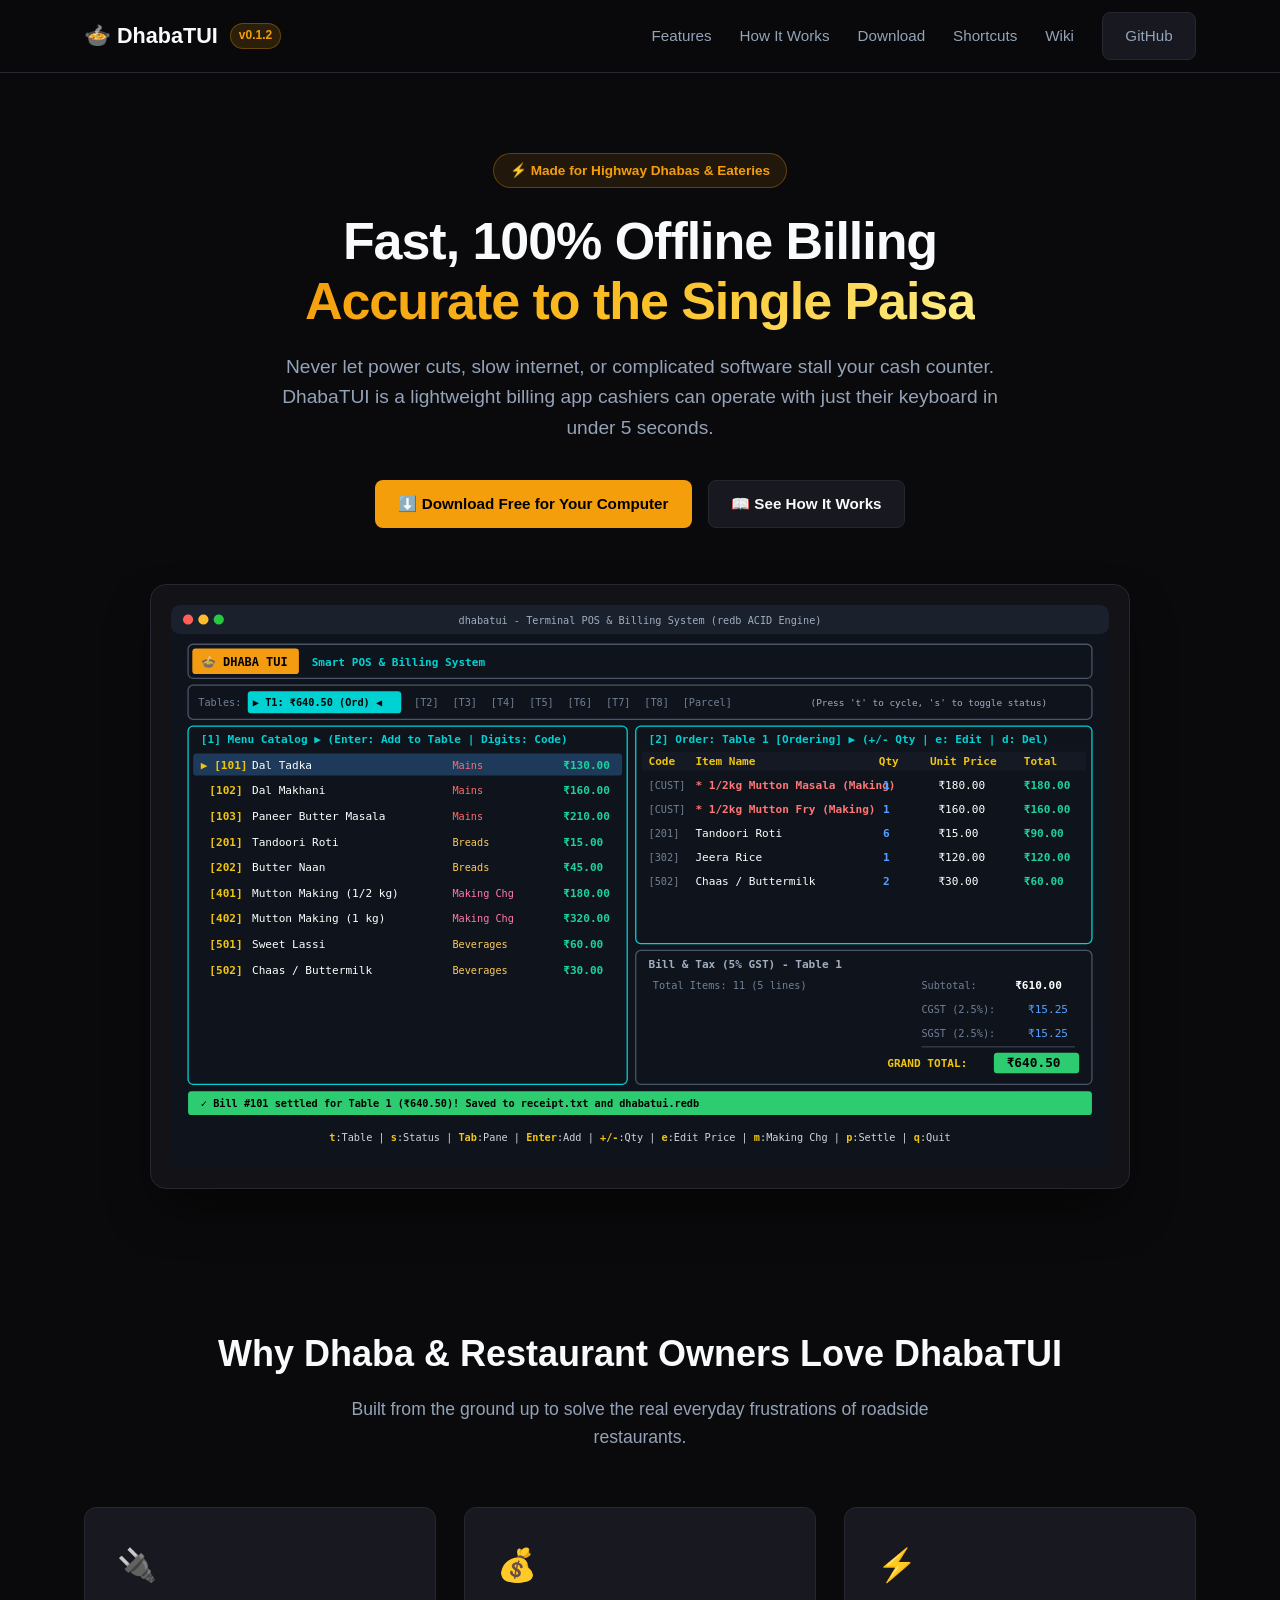
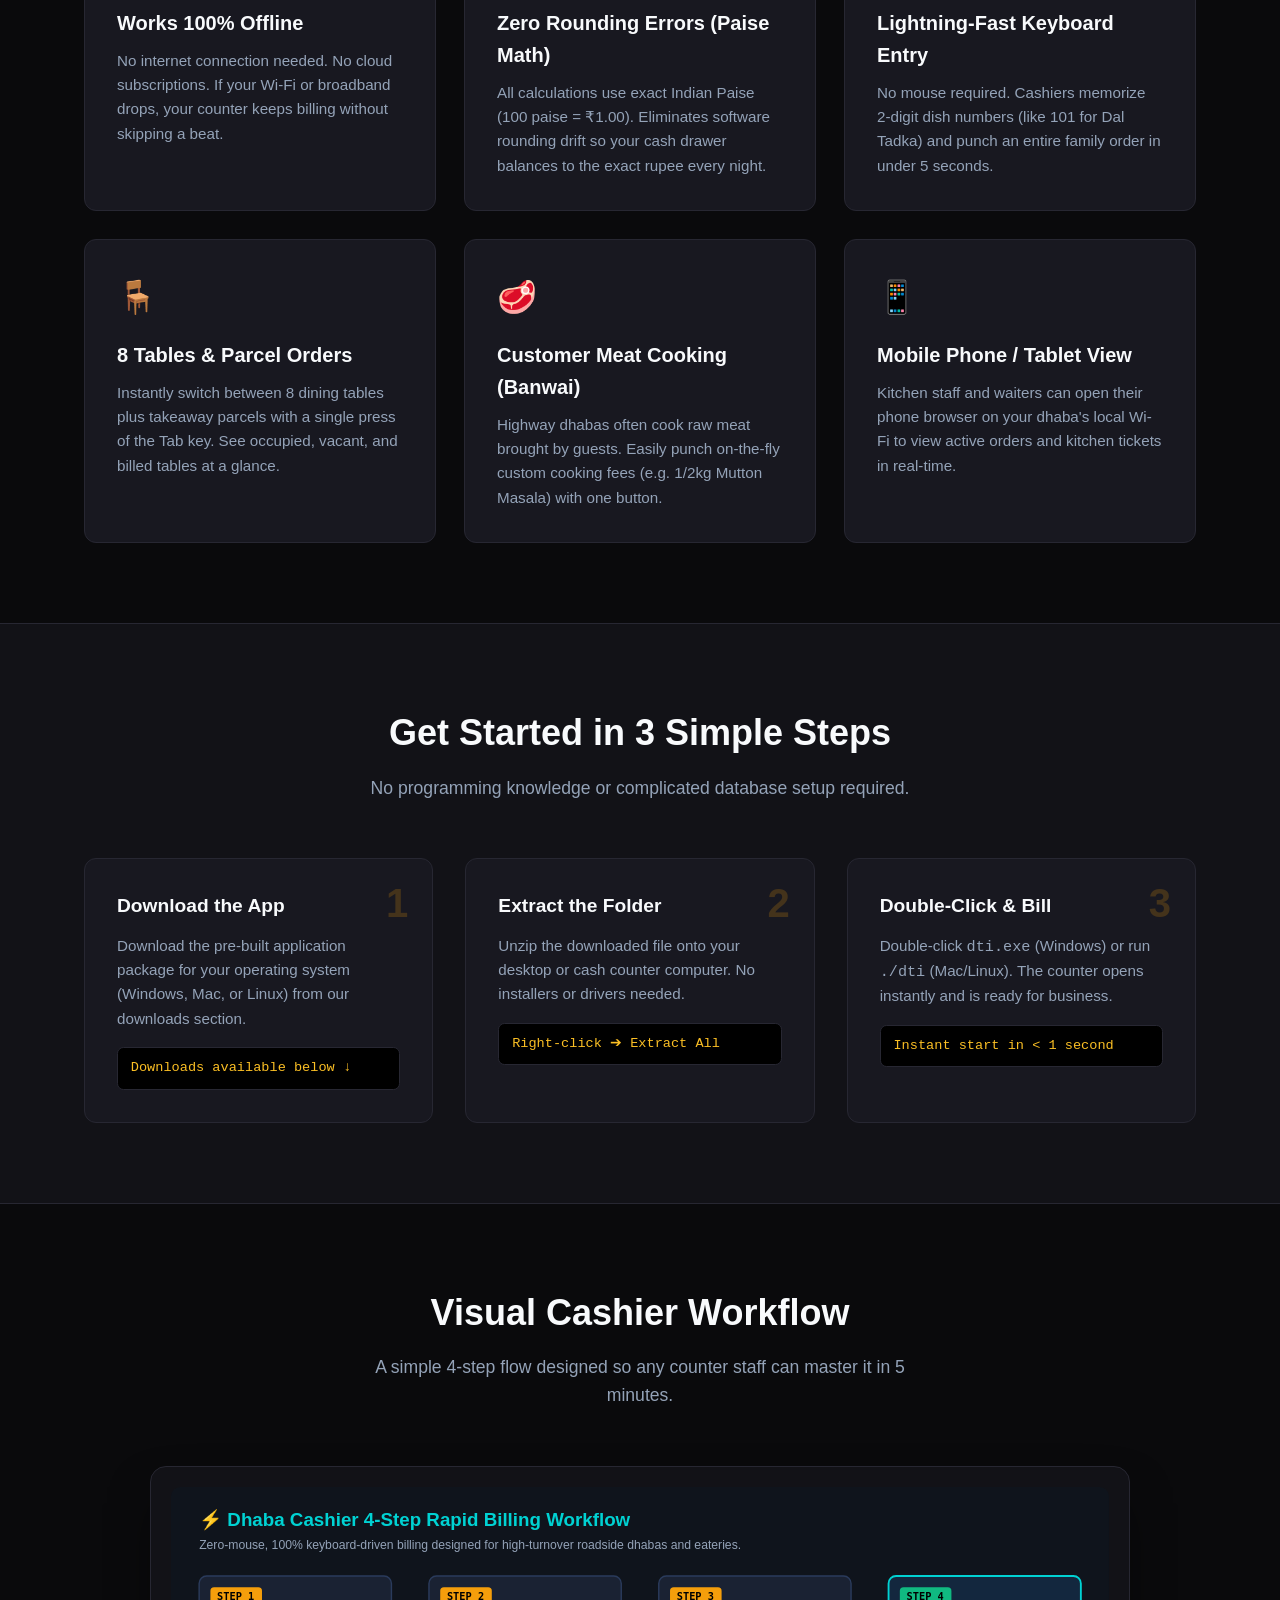
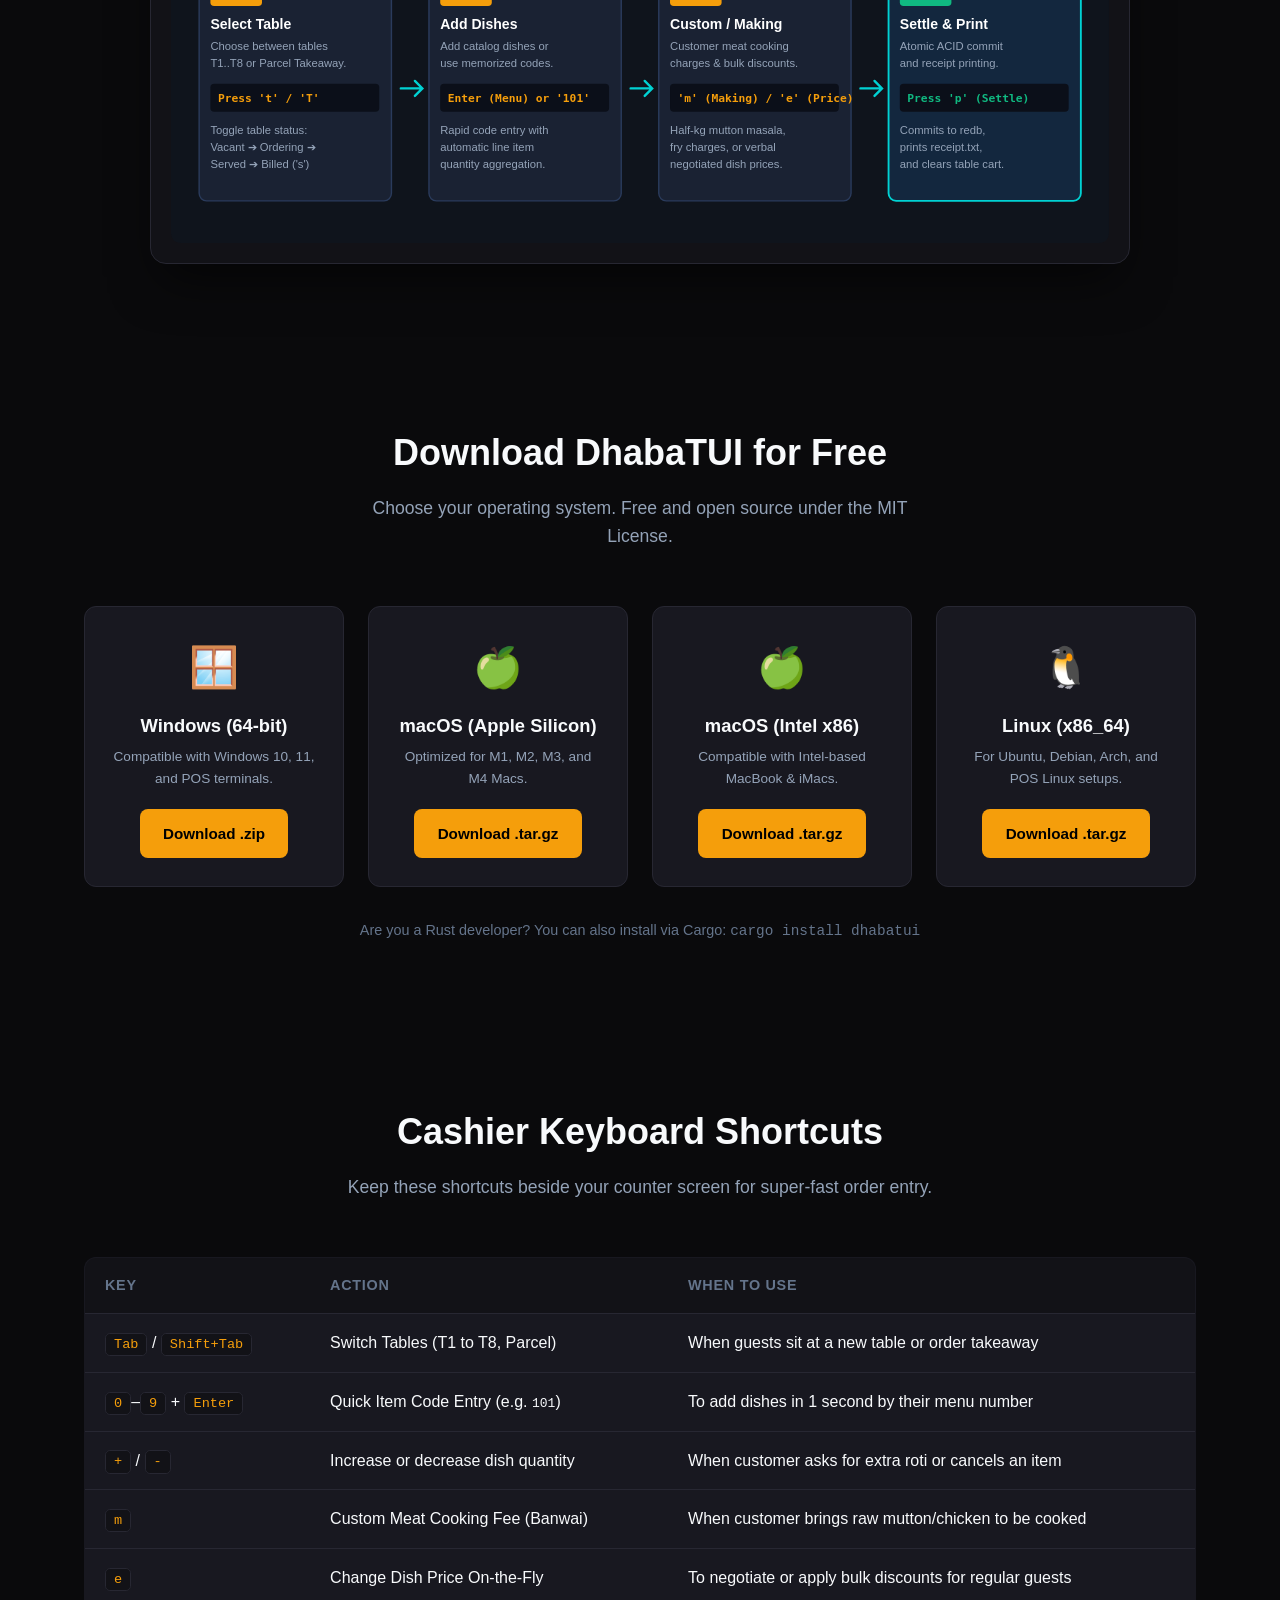
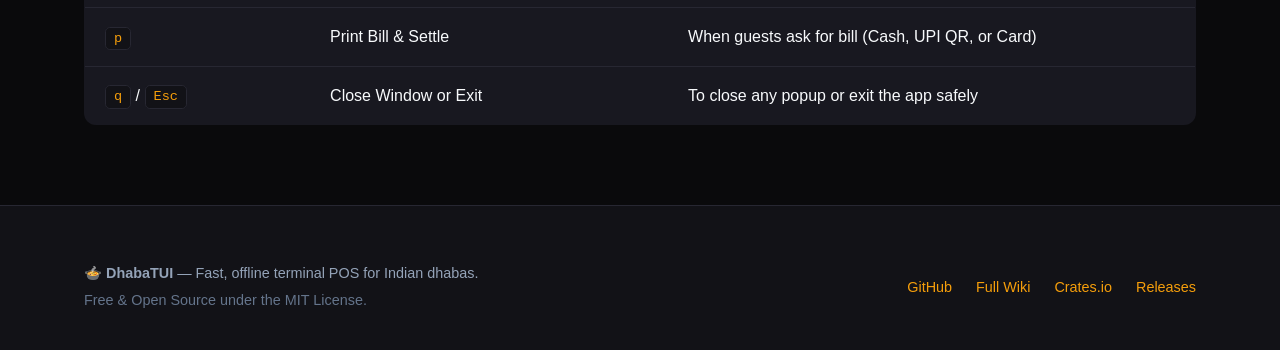
==== site/index.html @ 96e08362 "docs(pages): build user-friendly documentation website (GitHub Pages), simplify README for non-devel" ====
<!DOCTYPE html>
<html lang="en">
<head>
  <meta charset="UTF-8">
  <meta name="viewport" content="width=device-width, initial-scale=1.0">
  <title>DhabaTUI — Fast, 100% Offline POS & Billing for Indian Dhabas</title>
  <meta name="description" content="Simple, lightning-fast Terminal POS and billing software designed for Indian dhabas, tea stalls, and casual eateries. 100% offline, zero rounding errors.">
  <link rel="stylesheet" href="styles.css">
  <link rel="icon" href="data:image/svg+xml,<svg xmlns=%22http://www.w3.org/2000/svg%22 viewBox=%220 0 100 100%22><text y=%22.9em%22 font-size=%2290%22>🍲</text></svg>">
</head>
<body>

  <!-- Navigation -->
  <header>
    <div class="container">
      <nav>
        <div class="nav-brand">
          🍲 DhabaTUI <span class="badge">v0.1.2</span>
        </div>
        <ul class="nav-links">
          <li><a href="#features">Features</a></li>
          <li><a href="#how-it-works">How It Works</a></li>
          <li><a href="#downloads">Download</a></li>
          <li><a href="#shortcuts">Shortcuts</a></li>
          <li><a href="https://github.com/itsvrushabh/dhabatui/wiki" target="_blank" rel="noopener">Wiki</a></li>
          <li><a href="https://github.com/itsvrushabh/dhabatui" target="_blank" rel="noopener" class="btn btn-secondary">GitHub</a></li>
        </ul>
      </nav>
    </div>
  </header>

  <!-- Hero Section -->
  <section class="hero">
    <div class="container">
      <div class="hero-pill">⚡ Made for Highway Dhabas & Eateries</div>
      <h1>Fast, 100% Offline Billing <br><span class="gradient-text">Accurate to the Single Paisa</span></h1>
      <p class="lead">
        Never let power cuts, slow internet, or complicated software stall your cash counter.
        DhabaTUI is a lightweight billing app cashiers can operate with just their keyboard in under 5 seconds.
      </p>

      <div class="hero-actions">
        <a href="#downloads" class="btn btn-primary">⬇️ Download Free for Your Computer</a>
        <a href="#how-it-works" class="btn btn-secondary">📖 See How It Works</a>
      </div>

      <div class="hero-image-wrapper">
        <img src="assets/screenshot.svg" alt="DhabaTUI Live Terminal Interface Screenshot">
      </div>
    </div>
  </section>

  <!-- Key Benefits (Why Dhaba Owners Love It) -->
  <section class="section" id="features">
    <div class="container">
      <div class="section-title">
        <h2>Why Dhaba & Restaurant Owners Love DhabaTUI</h2>
        <p>Built from the ground up to solve the real everyday frustrations of roadside restaurants.</p>
      </div>

      <div class="features-grid">
        <div class="feature-card">
          <span class="feature-icon">🔌</span>
          <h3>Works 100% Offline</h3>
          <p>No internet connection needed. No cloud subscriptions. If your Wi-Fi or broadband drops, your counter keeps billing without skipping a beat.</p>
        </div>

        <div class="feature-card">
          <span class="feature-icon">💰</span>
          <h3>Zero Rounding Errors (Paise Math)</h3>
          <p>All calculations use exact Indian Paise (100 paise = ₹1.00). Eliminates software rounding drift so your cash drawer balances to the exact rupee every night.</p>
        </div>

        <div class="feature-card">
          <span class="feature-icon">⚡</span>
          <h3>Lightning-Fast Keyboard Entry</h3>
          <p>No mouse required. Cashiers memorize 2-digit dish numbers (like 101 for Dal Tadka) and punch an entire family order in under 5 seconds.</p>
        </div>

        <div class="feature-card">
          <span class="feature-icon">🪑</span>
          <h3>8 Tables & Parcel Orders</h3>
          <p>Instantly switch between 8 dining tables plus takeaway parcels with a single press of the Tab key. See occupied, vacant, and billed tables at a glance.</p>
        </div>

        <div class="feature-card">
          <span class="feature-icon">🥩</span>
          <h3>Customer Meat Cooking (Banwai)</h3>
          <p>Highway dhabas often cook raw meat brought by guests. Easily punch on-the-fly custom cooking fees (e.g. 1/2kg Mutton Masala) with one button.</p>
        </div>

        <div class="feature-card">
          <span class="feature-icon">📱</span>
          <h3>Mobile Phone / Tablet View</h3>
          <p>Kitchen staff and waiters can open their phone browser on your dhaba's local Wi-Fi to view active orders and kitchen tickets in real-time.</p>
        </div>
      </div>
    </div>
  </section>

  <!-- 3-Step Setup for Non-Developers -->
  <section class="section setup-section" id="how-it-works">
    <div class="container">
      <div class="section-title">
        <h2>Get Started in 3 Simple Steps</h2>
        <p>No programming knowledge or complicated database setup required.</p>
      </div>

      <div class="steps-grid">
        <div class="step-card">
          <div class="step-number">1</div>
          <h3>Download the App</h3>
          <p>Download the pre-built application package for your operating system (Windows, Mac, or Linux) from our downloads section.</p>
          <div class="code-box">Downloads available below ↓</div>
        </div>

        <div class="step-card">
          <div class="step-number">2</div>
          <h3>Extract the Folder</h3>
          <p>Unzip the downloaded file onto your desktop or cash counter computer. No installers or drivers needed.</p>
          <div class="code-box">Right-click ➔ Extract All</div>
        </div>

        <div class="step-card">
          <div class="step-number">3</div>
          <h3>Double-Click & Bill</h3>
          <p>Double-click <code>dti.exe</code> (Windows) or run <code>./dti</code> (Mac/Linux). The counter opens instantly and is ready for business.</p>
          <div class="code-box">Instant start in &lt; 1 second</div>
        </div>
      </div>
    </div>
  </section>

  <!-- Visual Cashier Flow -->
  <section class="section">
    <div class="container">
      <div class="section-title">
        <h2>Visual Cashier Workflow</h2>
        <p>A simple 4-step flow designed so any counter staff can master it in 5 minutes.</p>
      </div>

      <div class="hero-image-wrapper">
        <img src="assets/cashier_flow.svg" alt="Visual Cashier 4-Step Workflow">
      </div>
    </div>
  </section>

  <!-- Downloads Section -->
  <section class="section" id="downloads">
    <div class="container">
      <div class="section-title">
        <h2>Download DhabaTUI for Free</h2>
        <p>Choose your operating system. Free and open source under the MIT License.</p>
      </div>

      <div class="downloads-grid">
        <div class="download-card">
          <div class="download-os-icon">🪟</div>
          <h3>Windows (64-bit)</h3>
          <p>Compatible with Windows 10, 11, and POS terminals.</p>
          <a href="https://github.com/itsvrushabh/dhabatui/releases/latest" class="btn btn-primary" target="_blank" rel="noopener">Download .zip</a>
        </div>

        <div class="download-card">
          <div class="download-os-icon">🍏</div>
          <h3>macOS (Apple Silicon)</h3>
          <p>Optimized for M1, M2, M3, and M4 Macs.</p>
          <a href="https://github.com/itsvrushabh/dhabatui/releases/latest" class="btn btn-primary" target="_blank" rel="noopener">Download .tar.gz</a>
        </div>

        <div class="download-card">
          <div class="download-os-icon">🍏</div>
          <h3>macOS (Intel x86)</h3>
          <p>Compatible with Intel-based MacBook & iMacs.</p>
          <a href="https://github.com/itsvrushabh/dhabatui/releases/latest" class="btn btn-primary" target="_blank" rel="noopener">Download .tar.gz</a>
        </div>

        <div class="download-card">
          <div class="download-os-icon">🐧</div>
          <h3>Linux (x86_64)</h3>
          <p>For Ubuntu, Debian, Arch, and POS Linux setups.</p>
          <a href="https://github.com/itsvrushabh/dhabatui/releases/latest" class="btn btn-primary" target="_blank" rel="noopener">Download .tar.gz</a>
        </div>
      </div>

      <div style="text-align: center; margin-top: 2rem;">
        <p style="color: var(--text-muted); font-size: 0.9rem;">
          Are you a Rust developer? You can also install via Cargo: <code>cargo install dhabatui</code>
        </p>
      </div>
    </div>
  </section>

  <!-- Keyboard Shortcuts Cheat Sheet -->
  <section class="section" id="shortcuts">
    <div class="container">
      <div class="section-title">
        <h2>Cashier Keyboard Shortcuts</h2>
        <p>Keep these shortcuts beside your counter screen for super-fast order entry.</p>
      </div>

      <table class="shortcuts-table">
        <thead>
          <tr>
            <th>Key</th>
            <th>Action</th>
            <th>When to Use</th>
          </tr>
        </thead>
        <tbody>
          <tr>
            <td><kbd>Tab</kbd> / <kbd>Shift+Tab</kbd></td>
            <td>Switch Tables (T1 to T8, Parcel)</td>
            <td>When guests sit at a new table or order takeaway</td>
          </tr>
          <tr>
            <td><kbd>0</kbd>–<kbd>9</kbd> + <kbd>Enter</kbd></td>
            <td>Quick Item Code Entry (e.g. <code>101</code>)</td>
            <td>To add dishes in 1 second by their menu number</td>
          </tr>
          <tr>
            <td><kbd>+</kbd> / <kbd>-</kbd></td>
            <td>Increase or decrease dish quantity</td>
            <td>When customer asks for extra roti or cancels an item</td>
          </tr>
          <tr>
            <td><kbd>m</kbd></td>
            <td>Custom Meat Cooking Fee (Banwai)</td>
            <td>When customer brings raw mutton/chicken to be cooked</td>
          </tr>
          <tr>
            <td><kbd>e</kbd></td>
            <td>Change Dish Price On-the-Fly</td>
            <td>To negotiate or apply bulk discounts for regular guests</td>
          </tr>
          <tr>
            <td><kbd>p</kbd></td>
            <td>Print Bill & Settle</td>
            <td>When guests ask for bill (Cash, UPI QR, or Card)</td>
          </tr>
          <tr>
            <td><kbd>q</kbd> / <kbd>Esc</kbd></td>
            <td>Close Window or Exit</td>
            <td>To close any popup or exit the app safely</td>
          </tr>
        </tbody>
      </table>
    </div>
  </section>

  <!-- Footer -->
  <footer>
    <div class="container">
      <div class="footer-content">
        <div>
          <strong>🍲 DhabaTUI</strong> — Fast, offline terminal POS for Indian dhabas.
          <p style="color: var(--text-muted); margin-top: 0.25rem;">Free & Open Source under the MIT License.</p>
        </div>
        <div style="display: flex; gap: 1.5rem;">
          <a href="https://github.com/itsvrushabh/dhabatui" target="_blank" rel="noopener">GitHub</a>
          <a href="https://github.com/itsvrushabh/dhabatui/wiki" target="_blank" rel="noopener">Full Wiki</a>
          <a href="https://crates.io/crates/dhabatui" target="_blank" rel="noopener">Crates.io</a>
          <a href="https://github.com/itsvrushabh/dhabatui/releases" target="_blank" rel="noopener">Releases</a>
        </div>
      </div>
    </div>
  </footer>

</body>
</html>
---- site/styles.css ----
/* DhabaTUI Modern Website Stylesheet */
:root {
  --bg-primary: #0a0a0c;
  --bg-secondary: #121217;
  --bg-card: #181820;
  --bg-card-hover: #22222d;
  --border-color: #272732;
  --border-accent: #f59e0b;
  --text-primary: #f8fafc;
  --text-secondary: #94a3b8;
  --text-muted: #64748b;
  --accent-amber: #f59e0b;
  --accent-amber-light: #fbbf24;
  --accent-green: #10b981;
  --accent-blue: #3b82f6;
  --font-family: -apple-system, BlinkMacSystemFont, "Segoe UI", Roboto, Helvetica, Arial, sans-serif;
  --font-mono: ui-monospace, SFMono-Regular, Menlo, Monaco, Consolas, monospace;
}

* {
  box-sizing: border-box;
  margin: 0;
  padding: 0;
}

body {
  font-family: var(--font-family);
  background-color: var(--bg-primary);
  color: var(--text-primary);
  line-height: 1.6;
  overflow-x: hidden;
}

a {
  color: var(--accent-amber);
  text-decoration: none;
  transition: color 0.2s ease;
}

a:hover {
  color: var(--accent-amber-light);
}

.container {
  max-width: 1160px;
  margin: 0 auto;
  padding: 0 1.5rem;
}

/* Header & Navigation */
header {
  position: sticky;
  top: 0;
  z-index: 100;
  backdrop-filter: blur(12px);
  background-color: rgba(10, 10, 12, 0.85);
  border-bottom: 1px solid var(--border-color);
}

nav {
  display: flex;
  justify-content: space-between;
  align-items: center;
  height: 4.5rem;
}

.nav-brand {
  display: flex;
  align-items: center;
  gap: 0.75rem;
  font-size: 1.35rem;
  font-weight: 800;
  color: var(--text-primary);
}

.nav-brand span.badge {
  font-size: 0.75rem;
  font-weight: 600;
  background: rgba(245, 158, 11, 0.15);
  color: var(--accent-amber);
  border: 1px solid rgba(245, 158, 11, 0.3);
  padding: 0.15rem 0.5rem;
  border-radius: 9999px;
}

.nav-links {
  display: flex;
  align-items: center;
  gap: 1.75rem;
  list-style: none;
}

.nav-links a {
  color: var(--text-secondary);
  font-size: 0.95rem;
  font-weight: 500;
}

.nav-links a:hover {
  color: var(--text-primary);
}

.btn {
  display: inline-flex;
  align-items: center;
  justify-content: center;
  gap: 0.5rem;
  font-weight: 600;
  font-size: 0.95rem;
  padding: 0.7rem 1.4rem;
  border-radius: 0.5rem;
  transition: all 0.2s ease;
  cursor: pointer;
  border: 1px solid transparent;
}

.btn-primary {
  background: var(--accent-amber);
  color: #000;
}

.btn-primary:hover {
  background: var(--accent-amber-light);
  color: #000;
  transform: translateY(-1px);
}

.btn-secondary {
  background: var(--bg-card);
  color: var(--text-primary);
  border-color: var(--border-color);
}

.btn-secondary:hover {
  background: var(--bg-card-hover);
  border-color: var(--text-secondary);
  transform: translateY(-1px);
}

/* Hero Section */
.hero {
  padding: 5rem 0 3.5rem;
  text-align: center;
}

.hero-pill {
  display: inline-flex;
  align-items: center;
  gap: 0.5rem;
  background: rgba(245, 158, 11, 0.1);
  border: 1px solid rgba(245, 158, 11, 0.3);
  color: var(--accent-amber);
  padding: 0.35rem 1rem;
  border-radius: 9999px;
  font-size: 0.85rem;
  font-weight: 600;
  margin-bottom: 1.5rem;
}

.hero h1 {
  font-size: 3.25rem;
  font-weight: 800;
  line-height: 1.15;
  margin-bottom: 1.25rem;
  letter-spacing: -0.02em;
}

.hero h1 span.gradient-text {
  background: linear-gradient(135deg, #f59e0b 0%, #fbbf24 50%, #fef08a 100%);
  -webkit-background-clip: text;
  -webkit-text-fill-color: transparent;
}

.hero p.lead {
  font-size: 1.2rem;
  color: var(--text-secondary);
  max-width: 720px;
  margin: 0 auto 2.25rem;
}

.hero-actions {
  display: flex;
  justify-content: center;
  gap: 1rem;
  margin-bottom: 3.5rem;
  flex-wrap: wrap;
}

.hero-image-wrapper {
  background: var(--bg-secondary);
  border: 1px solid var(--border-color);
  border-radius: 1rem;
  padding: 1.25rem;
  box-shadow: 0 25px 50px -12px rgba(0, 0, 0, 0.6);
  max-width: 980px;
  margin: 0 auto;
}

.hero-image-wrapper img {
  width: 100%;
  height: auto;
  border-radius: 0.5rem;
  display: block;
}

/* Value Props Grid */
.section {
  padding: 5rem 0;
}

.section-title {
  text-align: center;
  margin-bottom: 3.5rem;
}

.section-title h2 {
  font-size: 2.25rem;
  font-weight: 700;
  margin-bottom: 0.75rem;
}

.section-title p {
  color: var(--text-secondary);
  font-size: 1.1rem;
  max-width: 600px;
  margin: 0 auto;
}

.features-grid {
  display: grid;
  grid-template-columns: repeat(auto-fit, minmax(320px, 1fr));
  gap: 1.75rem;
}

.feature-card {
  background: var(--bg-card);
  border: 1px solid var(--border-color);
  border-radius: 0.75rem;
  padding: 2rem;
  transition: all 0.2s ease;
}

.feature-card:hover {
  background: var(--bg-card-hover);
  border-color: rgba(245, 158, 11, 0.4);
  transform: translateY(-2px);
}

.feature-icon {
  font-size: 2rem;
  margin-bottom: 1rem;
  display: inline-block;
}

.feature-card h3 {
  font-size: 1.25rem;
  margin-bottom: 0.6rem;
  font-weight: 600;
}

.feature-card p {
  color: var(--text-secondary);
  font-size: 0.95rem;
}

/* 3-Step Setup */
.setup-section {
  background: var(--bg-secondary);
  border-top: 1px solid var(--border-color);
  border-bottom: 1px solid var(--border-color);
}

.steps-grid {
  display: grid;
  grid-template-columns: repeat(auto-fit, minmax(280px, 1fr));
  gap: 2rem;
}

.step-card {
  background: var(--bg-card);
  border: 1px solid var(--border-color);
  border-radius: 0.75rem;
  padding: 2rem;
  position: relative;
}

.step-number {
  position: absolute;
  top: 1.5rem;
  right: 1.5rem;
  font-size: 2.5rem;
  font-weight: 900;
  color: rgba(245, 158, 11, 0.2);
  line-height: 1;
}

.step-card h3 {
  font-size: 1.2rem;
  margin-bottom: 0.75rem;
  font-weight: 700;
}

.step-card p {
  color: var(--text-secondary);
  font-size: 0.95rem;
  margin-bottom: 1rem;
}

.code-box {
  background: #000;
  border: 1px solid var(--border-color);
  border-radius: 0.4rem;
  padding: 0.6rem 0.8rem;
  font-family: var(--font-mono);
  font-size: 0.85rem;
  color: var(--accent-amber-light);
  overflow-x: auto;
}

/* Download Section */
.downloads-grid {
  display: grid;
  grid-template-columns: repeat(auto-fit, minmax(240px, 1fr));
  gap: 1.5rem;
}

.download-card {
  background: var(--bg-card);
  border: 1px solid var(--border-color);
  border-radius: 0.75rem;
  padding: 1.75rem;
  text-align: center;
  transition: all 0.2s ease;
}

.download-card:hover {
  border-color: var(--accent-amber);
  transform: translateY(-2px);
}

.download-os-icon {
  font-size: 2.5rem;
  margin-bottom: 0.75rem;
}

.download-card h3 {
  font-size: 1.15rem;
  margin-bottom: 0.35rem;
}

.download-card p {
  color: var(--text-secondary);
  font-size: 0.85rem;
  margin-bottom: 1.25rem;
}

/* Keyboard Cheat Sheet */
.shortcuts-table {
  width: 100%;
  border-collapse: collapse;
  background: var(--bg-card);
  border: 1px solid var(--border-color);
  border-radius: 0.75rem;
  overflow: hidden;
}

.shortcuts-table th,
.shortcuts-table td {
  padding: 1rem 1.25rem;
  text-align: left;
  border-bottom: 1px solid var(--border-color);
}

.shortcuts-table th {
  background: var(--bg-secondary);
  font-size: 0.9rem;
  text-transform: uppercase;
  letter-spacing: 0.05em;
  color: var(--text-muted);
}

kbd {
  background: var(--bg-secondary);
  border: 1px solid var(--border-color);
  border-radius: 0.3rem;
  padding: 0.2rem 0.5rem;
  font-family: var(--font-mono);
  font-size: 0.85rem;
  color: var(--accent-amber);
}

/* Footer */
footer {
  background: var(--bg-secondary);
  border-top: 1px solid var(--border-color);
  padding: 3.5rem 0 2.5rem;
  color: var(--text-secondary);
  font-size: 0.9rem;
}

.footer-content {
  display: flex;
  justify-content: space-between;
  align-items: center;
  flex-wrap: wrap;
  gap: 1.5rem;
}

/* Responsive */
@media (max-width: 768px) {
  .hero h1 {
    font-size: 2.25rem;
  }
  .nav-links {
    display: none;
  }
}
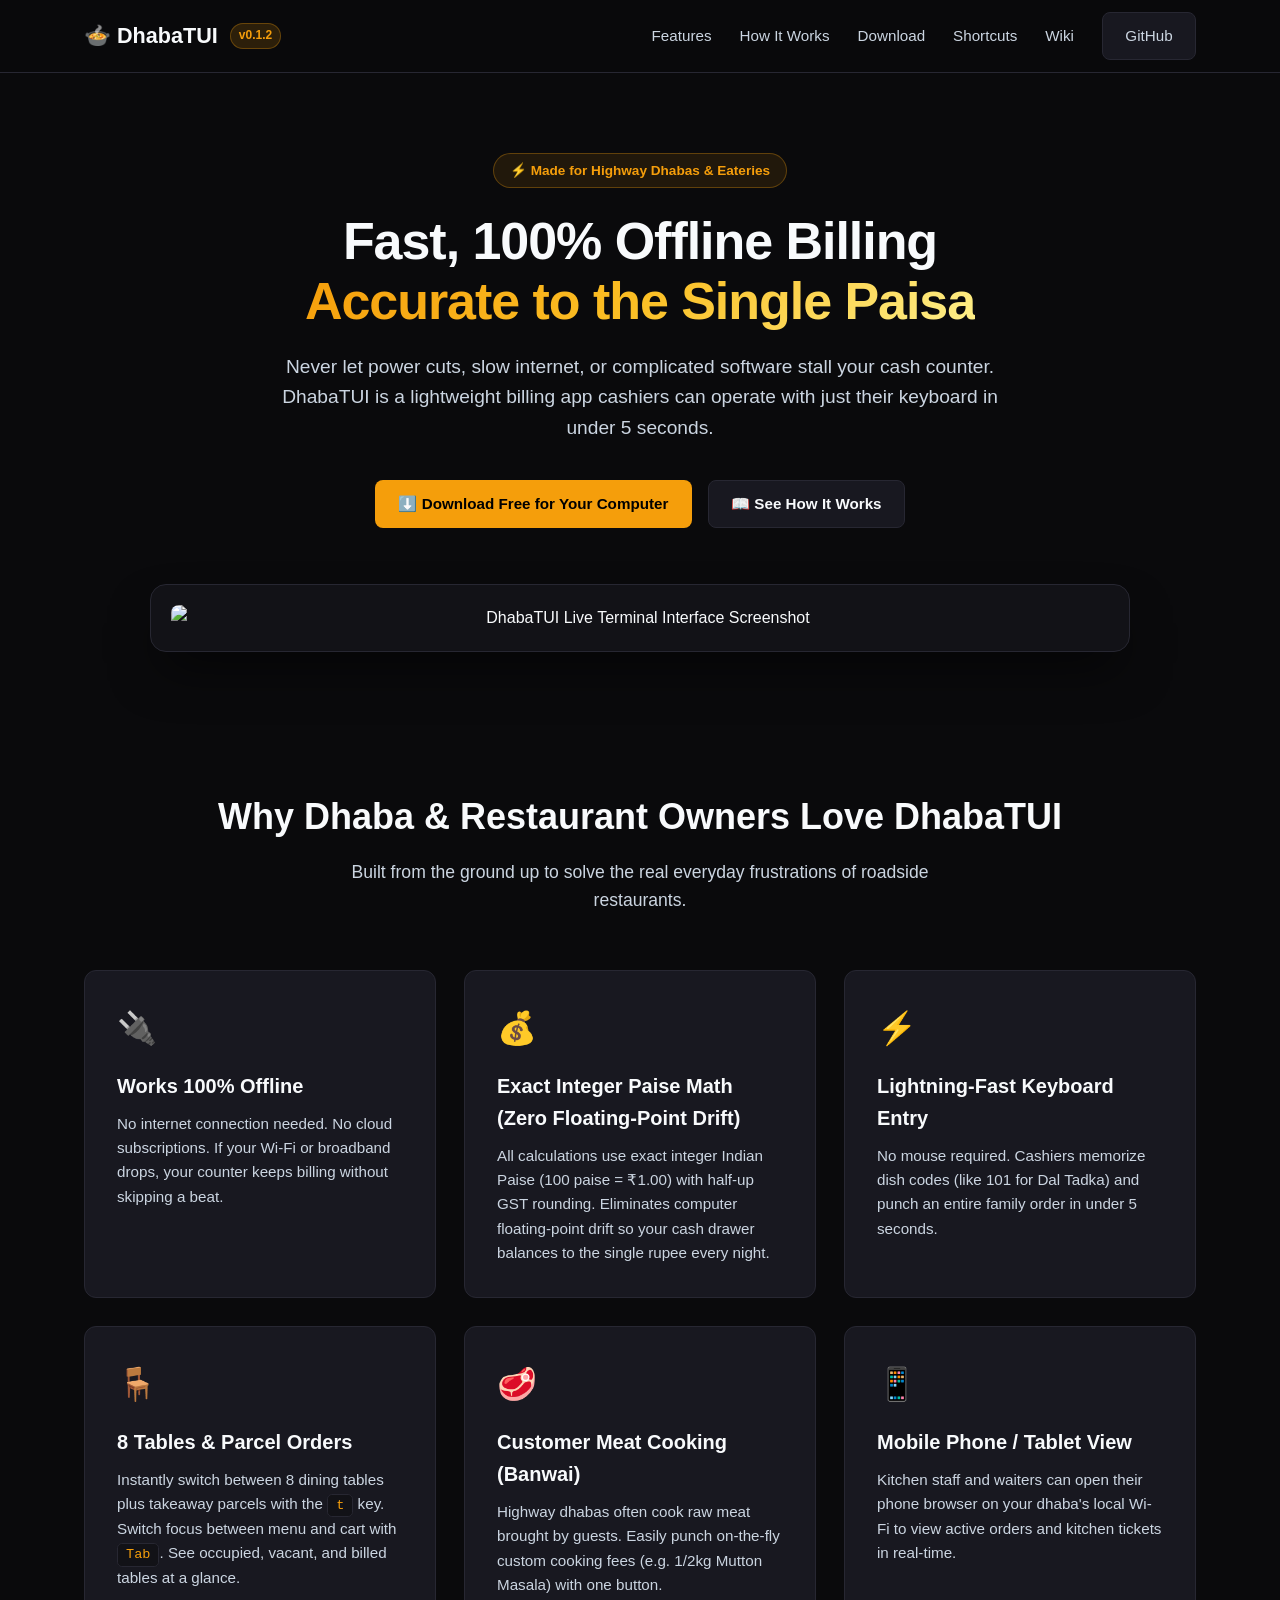
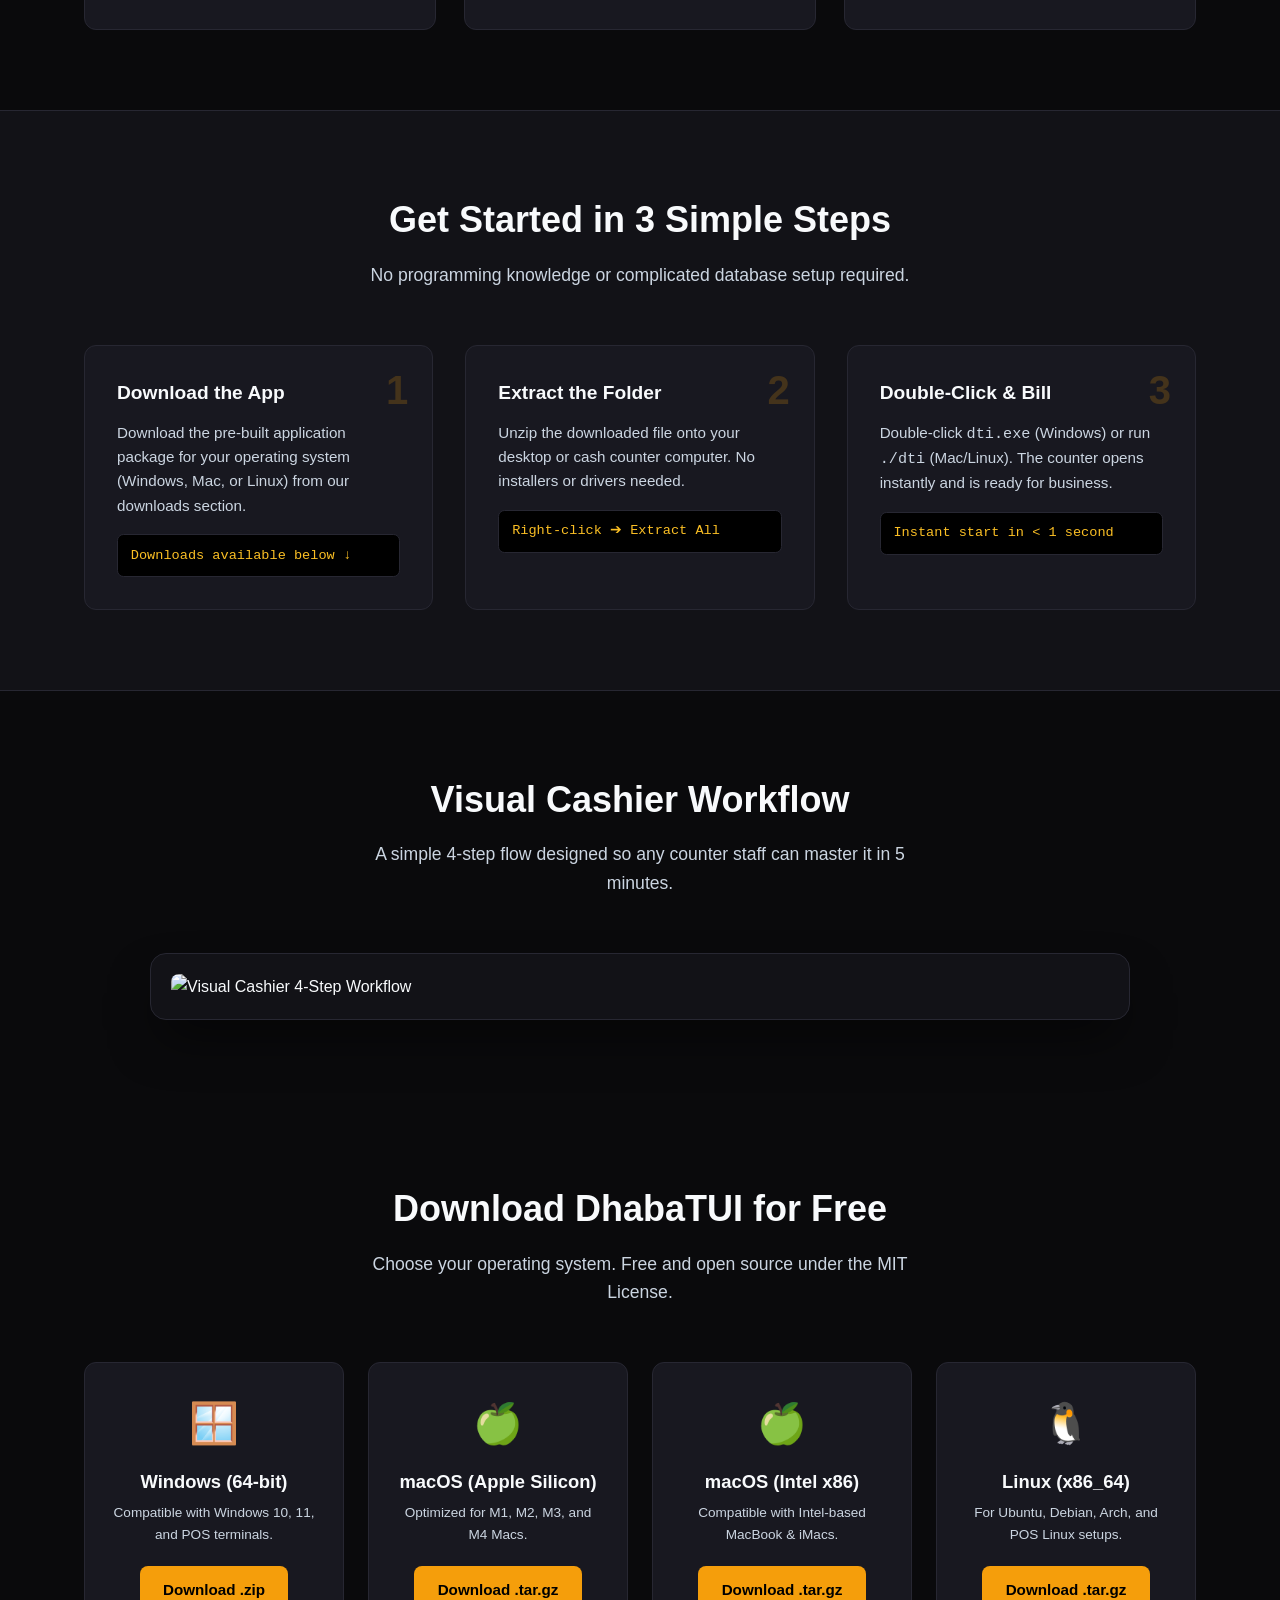
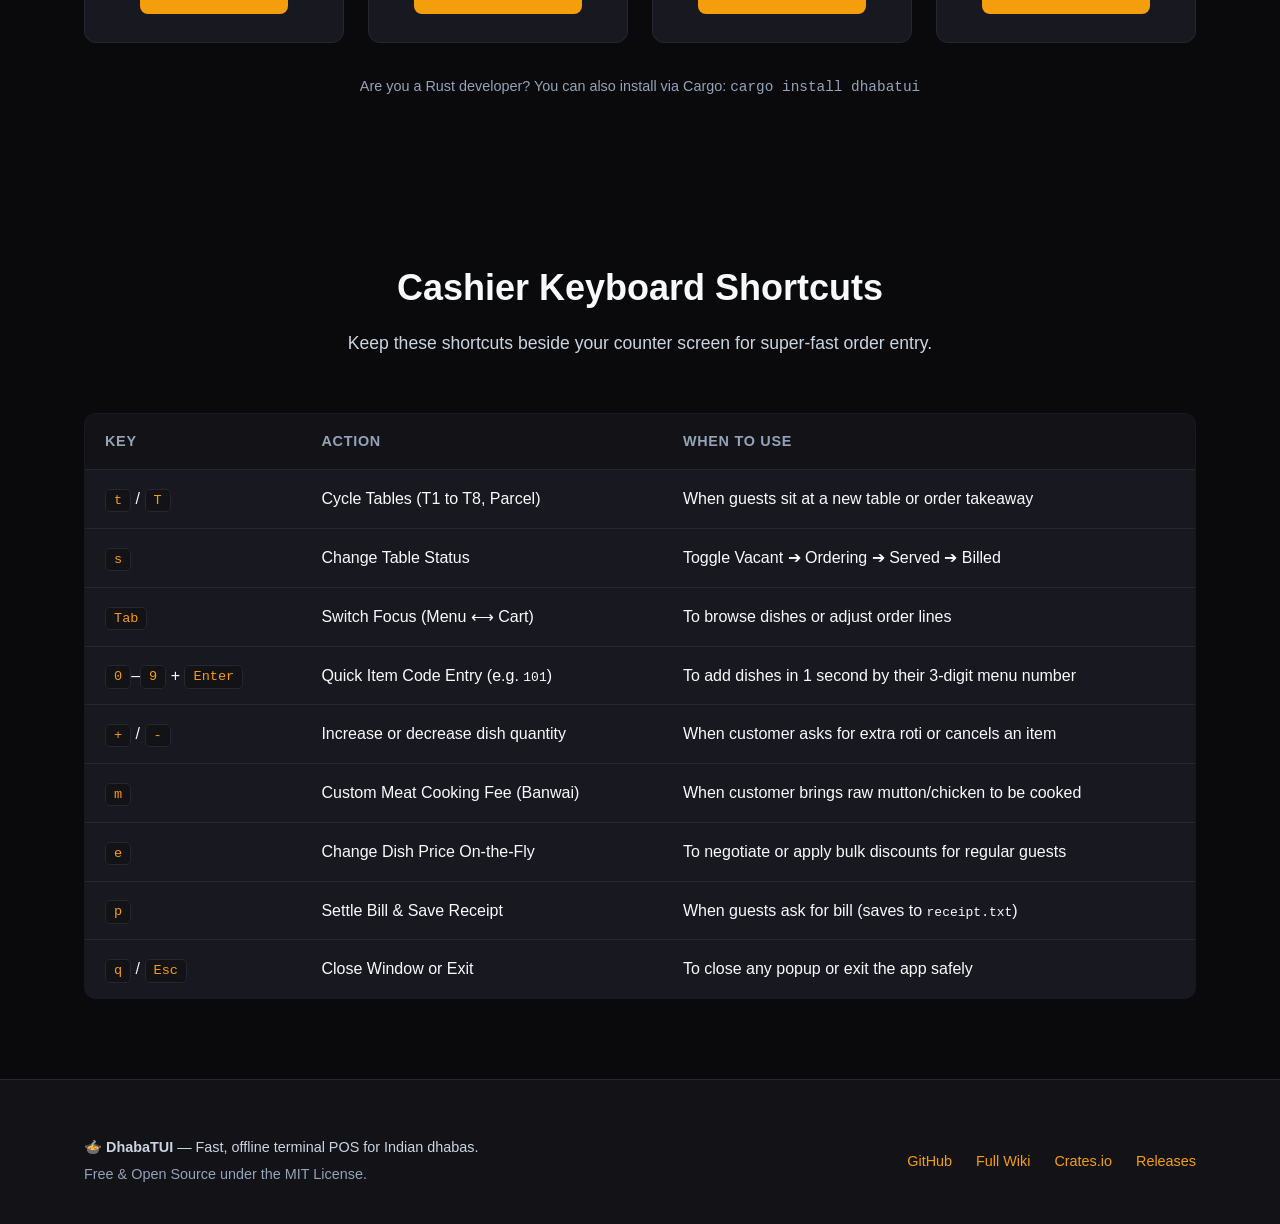
==== commit 4877a7cd: "docs(site): address OpenCode review feedback on shortcuts, contrast, and pages deployment" ====
--- a/site/index.html
+++ b/site/index.html
@@ -67,20 +67,20 @@
 
         <div class="feature-card">
           <span class="feature-icon">💰</span>
-          <h3>Zero Rounding Errors (Paise Math)</h3>
-          <p>All calculations use exact Indian Paise (100 paise = ₹1.00). Eliminates software rounding drift so your cash drawer balances to the exact rupee every night.</p>
+          <h3>Exact Integer Paise Math (Zero Floating-Point Drift)</h3>
+          <p>All calculations use exact integer Indian Paise (100 paise = ₹1.00) with half-up GST rounding. Eliminates computer floating-point drift so your cash drawer balances to the single rupee every night.</p>
         </div>
 
         <div class="feature-card">
           <span class="feature-icon">⚡</span>
           <h3>Lightning-Fast Keyboard Entry</h3>
-          <p>No mouse required. Cashiers memorize 2-digit dish numbers (like 101 for Dal Tadka) and punch an entire family order in under 5 seconds.</p>
+          <p>No mouse required. Cashiers memorize dish codes (like 101 for Dal Tadka) and punch an entire family order in under 5 seconds.</p>
         </div>
 
         <div class="feature-card">
           <span class="feature-icon">🪑</span>
           <h3>8 Tables & Parcel Orders</h3>
-          <p>Instantly switch between 8 dining tables plus takeaway parcels with a single press of the Tab key. See occupied, vacant, and billed tables at a glance.</p>
+          <p>Instantly switch between 8 dining tables plus takeaway parcels with the <kbd>t</kbd> key. Switch focus between menu and cart with <kbd>Tab</kbd>. See occupied, vacant, and billed tables at a glance.</p>
         </div>
 
         <div class="feature-card">
@@ -209,14 +209,24 @@
         </thead>
         <tbody>
           <tr>
-            <td><kbd>Tab</kbd> / <kbd>Shift+Tab</kbd></td>
-            <td>Switch Tables (T1 to T8, Parcel)</td>
+            <td><kbd>t</kbd> / <kbd>T</kbd></td>
+            <td>Cycle Tables (T1 to T8, Parcel)</td>
             <td>When guests sit at a new table or order takeaway</td>
+          </tr>
+          <tr>
+            <td><kbd>s</kbd></td>
+            <td>Change Table Status</td>
+            <td>Toggle Vacant ➔ Ordering ➔ Served ➔ Billed</td>
+          </tr>
+          <tr>
+            <td><kbd>Tab</kbd></td>
+            <td>Switch Focus (Menu ⟷ Cart)</td>
+            <td>To browse dishes or adjust order lines</td>
           </tr>
           <tr>
             <td><kbd>0</kbd>–<kbd>9</kbd> + <kbd>Enter</kbd></td>
             <td>Quick Item Code Entry (e.g. <code>101</code>)</td>
-            <td>To add dishes in 1 second by their menu number</td>
+            <td>To add dishes in 1 second by their 3-digit menu number</td>
           </tr>
           <tr>
             <td><kbd>+</kbd> / <kbd>-</kbd></td>
@@ -235,8 +245,8 @@
           </tr>
           <tr>
             <td><kbd>p</kbd></td>
-            <td>Print Bill & Settle</td>
-            <td>When guests ask for bill (Cash, UPI QR, or Card)</td>
+            <td>Settle Bill & Save Receipt</td>
+            <td>When guests ask for bill (saves to <code>receipt.txt</code>)</td>
           </tr>
           <tr>
             <td><kbd>q</kbd> / <kbd>Esc</kbd></td>
--- a/site/styles.css
+++ b/site/styles.css
@@ -7,8 +7,8 @@
   --border-color: #272732;
   --border-accent: #f59e0b;
   --text-primary: #f8fafc;
-  --text-secondary: #94a3b8;
-  --text-muted: #64748b;
+  --text-secondary: #cbd5e1;
+  --text-muted: #94a3b8;
   --accent-amber: #f59e0b;
   --accent-amber-light: #fbbf24;
   --accent-green: #10b981;
@@ -408,10 +408,24 @@
 
 /* Responsive */
 @media (max-width: 768px) {
+  nav {
+    height: auto;
+    padding: 1rem 0;
+    flex-direction: column;
+    gap: 0.75rem;
+  }
   .hero h1 {
     font-size: 2.25rem;
   }
   .nav-links {
-    display: none;
+    display: flex;
+    flex-wrap: wrap;
+    justify-content: center;
+    gap: 0.75rem 1.25rem;
   }
-}
+  .shortcuts-table {
+    display: block;
+    overflow-x: auto;
+    white-space: nowrap;
+  }
+}
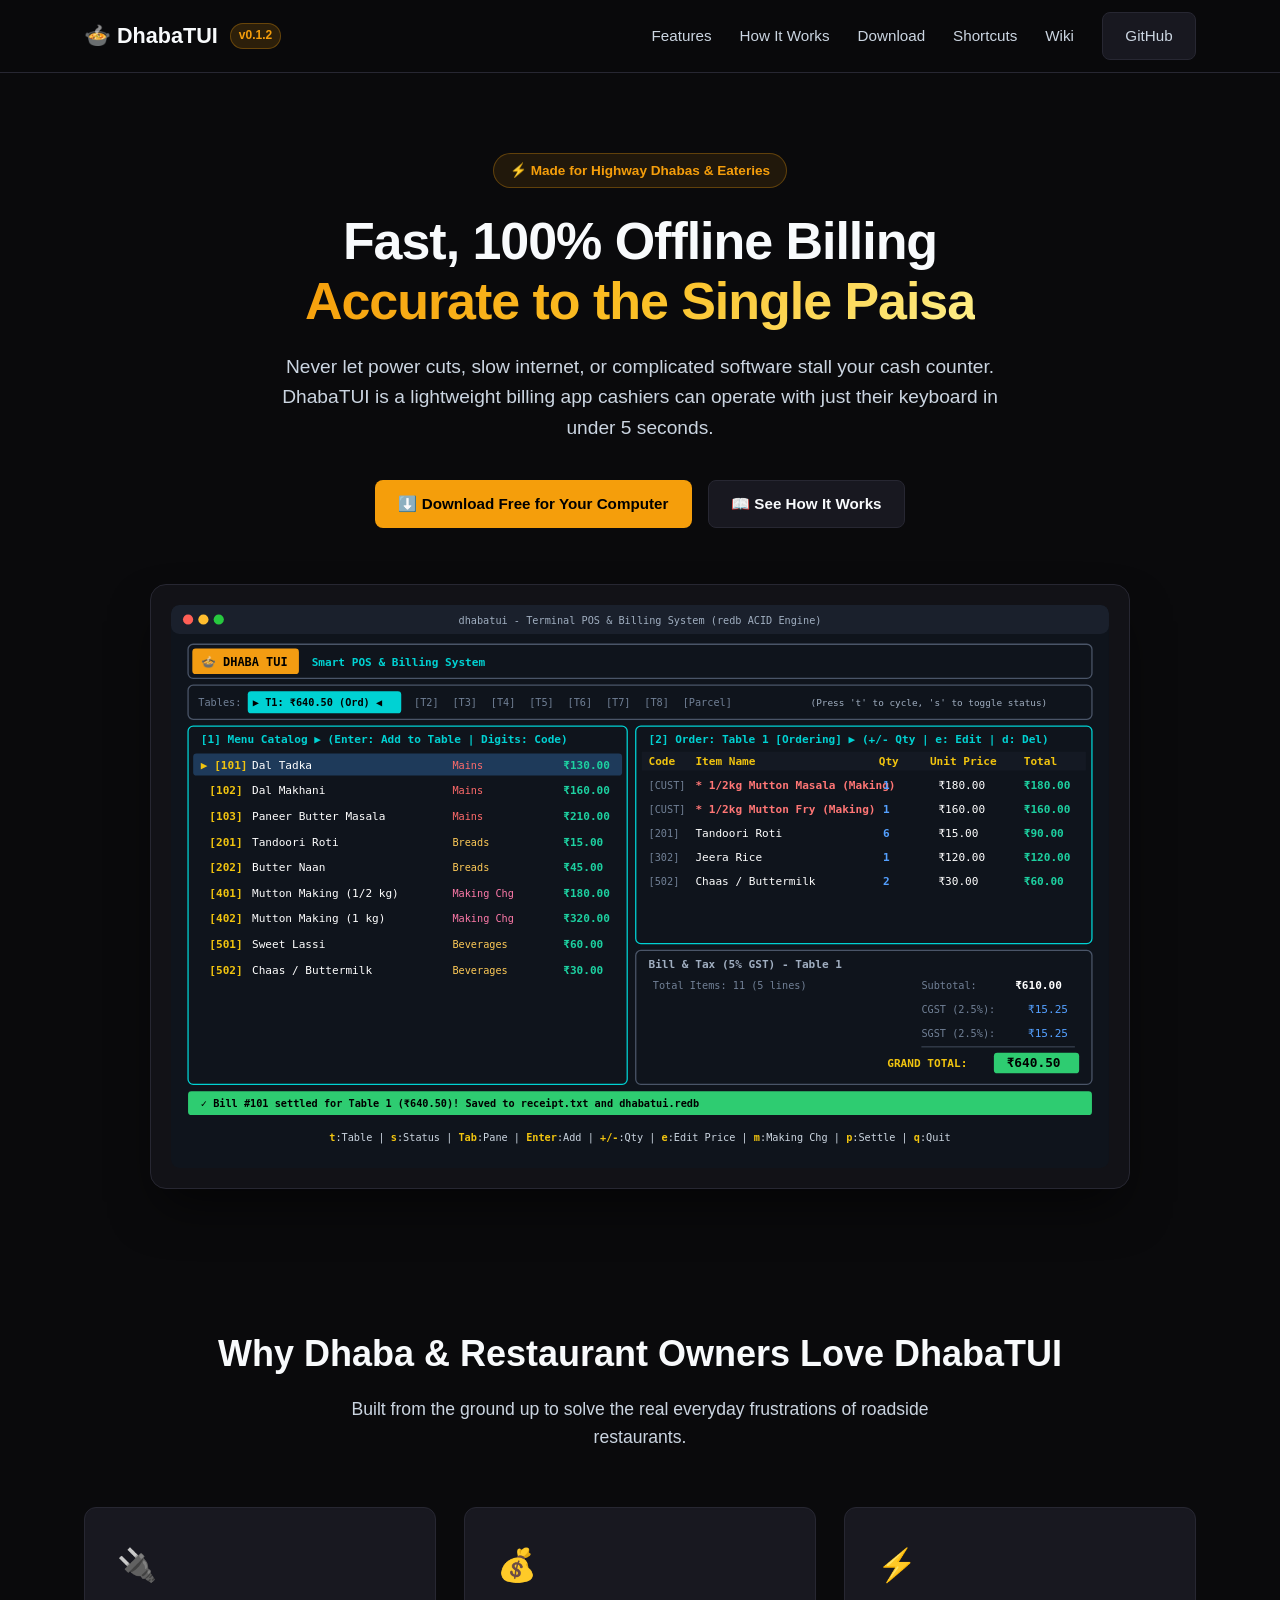
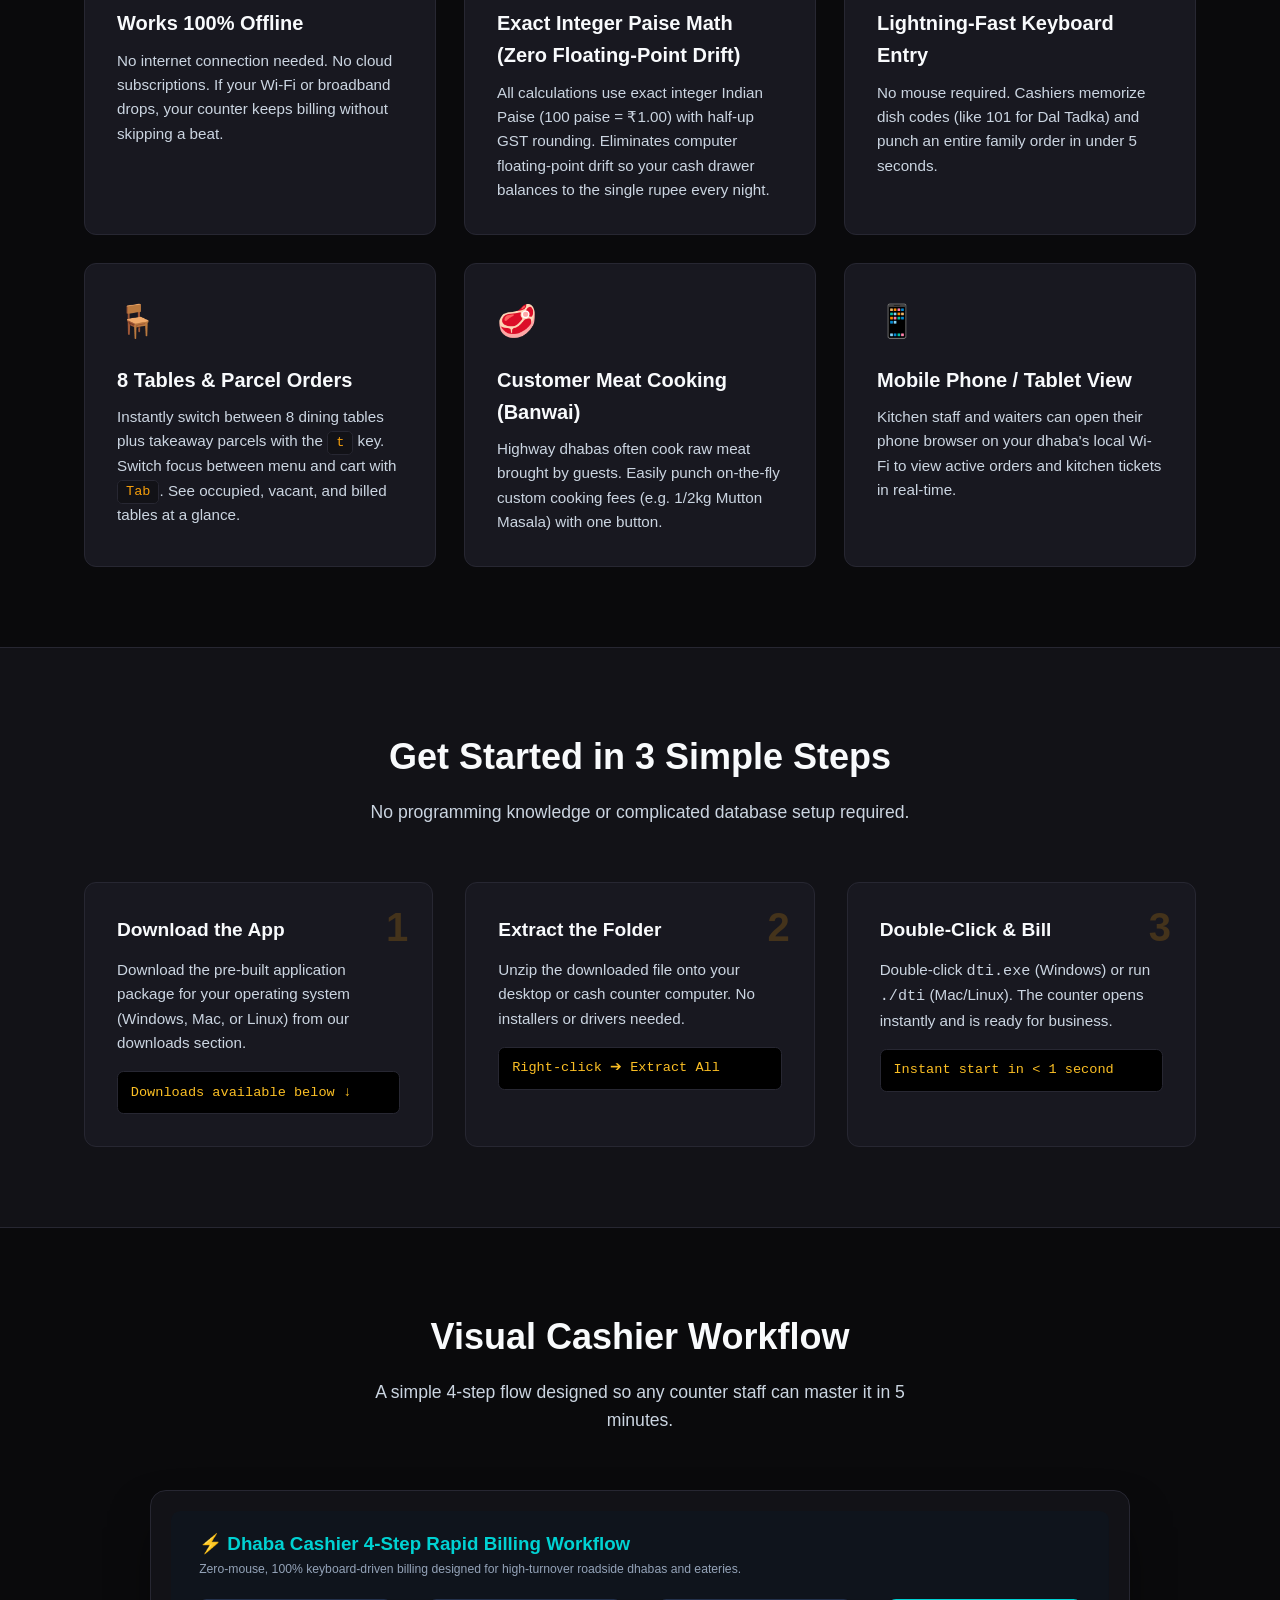
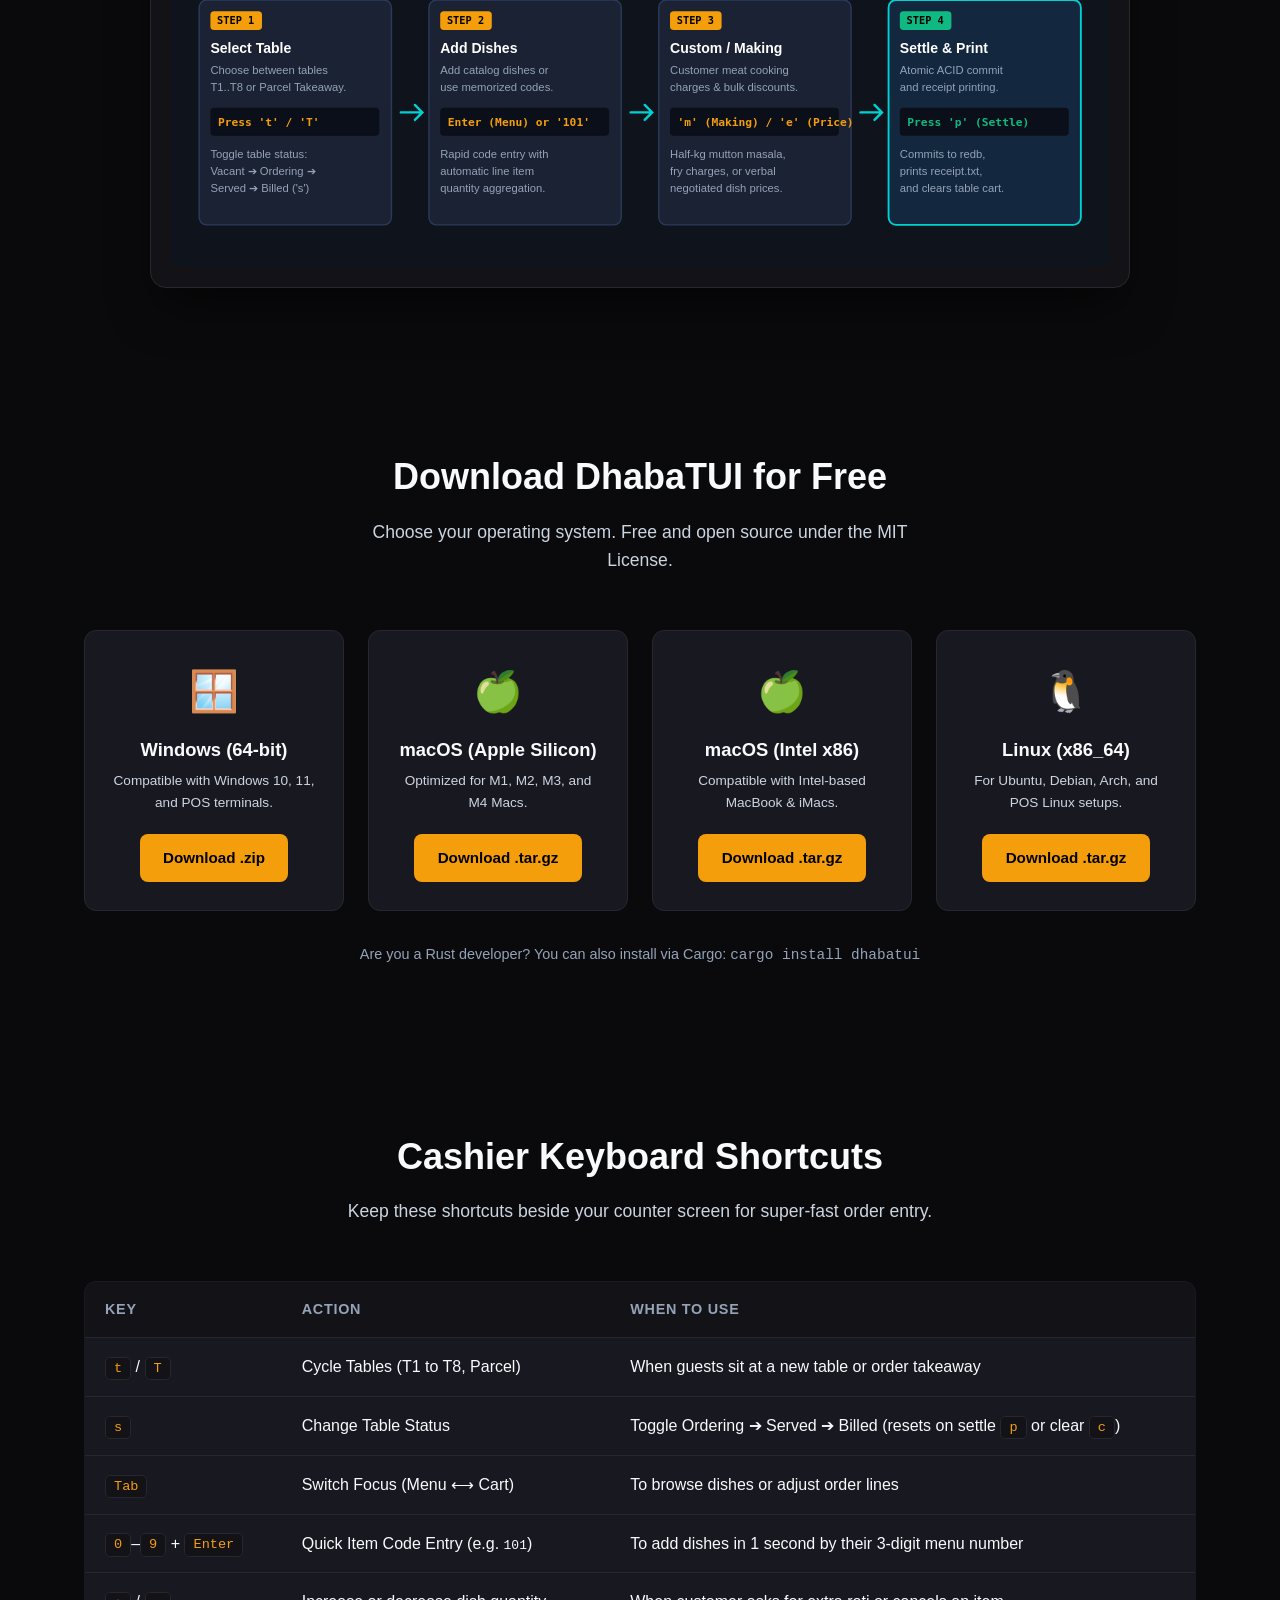
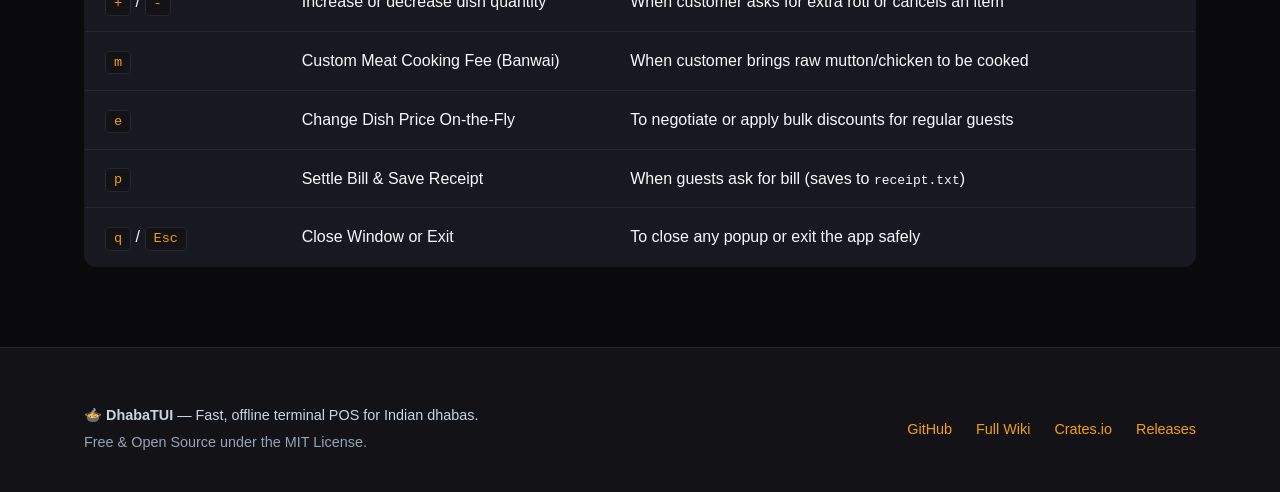
==== commit 52be04f3: "docs(site): address OpenCode second-round review feedback on LICENSE, mobile responsiveness, and PR " ====
--- a/site/index.html
+++ b/site/index.html
@@ -4,7 +4,7 @@
   <meta charset="UTF-8">
   <meta name="viewport" content="width=device-width, initial-scale=1.0">
   <title>DhabaTUI — Fast, 100% Offline POS & Billing for Indian Dhabas</title>
-  <meta name="description" content="Simple, lightning-fast Terminal POS and billing software designed for Indian dhabas, tea stalls, and casual eateries. 100% offline, zero rounding errors.">
+  <meta name="description" content="Simple, lightning-fast Terminal POS and billing software designed for Indian dhabas, tea stalls, and casual eateries. 100% offline, exact paise math and zero floating-point drift.">
   <link rel="stylesheet" href="styles.css">
   <link rel="icon" href="data:image/svg+xml,<svg xmlns=%22http://www.w3.org/2000/svg%22 viewBox=%220 0 100 100%22><text y=%22.9em%22 font-size=%2290%22>🍲</text></svg>">
 </head>
@@ -216,7 +216,7 @@
           <tr>
             <td><kbd>s</kbd></td>
             <td>Change Table Status</td>
-            <td>Toggle Vacant ➔ Ordering ➔ Served ➔ Billed</td>
+            <td>Toggle Ordering ➔ Served ➔ Billed (resets on settle <kbd>p</kbd> or clear <kbd>c</kbd>)</td>
           </tr>
           <tr>
             <td><kbd>Tab</kbd></td>
--- a/site/styles.css
+++ b/site/styles.css
@@ -228,7 +228,7 @@
 
 .features-grid {
   display: grid;
-  grid-template-columns: repeat(auto-fit, minmax(320px, 1fr));
+  grid-template-columns: repeat(auto-fit, minmax(min(100%, 280px), 1fr));
   gap: 1.75rem;
 }
 
@@ -272,7 +272,7 @@
 
 .steps-grid {
   display: grid;
-  grid-template-columns: repeat(auto-fit, minmax(280px, 1fr));
+  grid-template-columns: repeat(auto-fit, minmax(min(100%, 260px), 1fr));
   gap: 2rem;
 }
 
@@ -320,7 +320,7 @@
 /* Download Section */
 .downloads-grid {
   display: grid;
-  grid-template-columns: repeat(auto-fit, minmax(240px, 1fr));
+  grid-template-columns: repeat(auto-fit, minmax(min(100%, 220px), 1fr));
   gap: 1.5rem;
 }
 
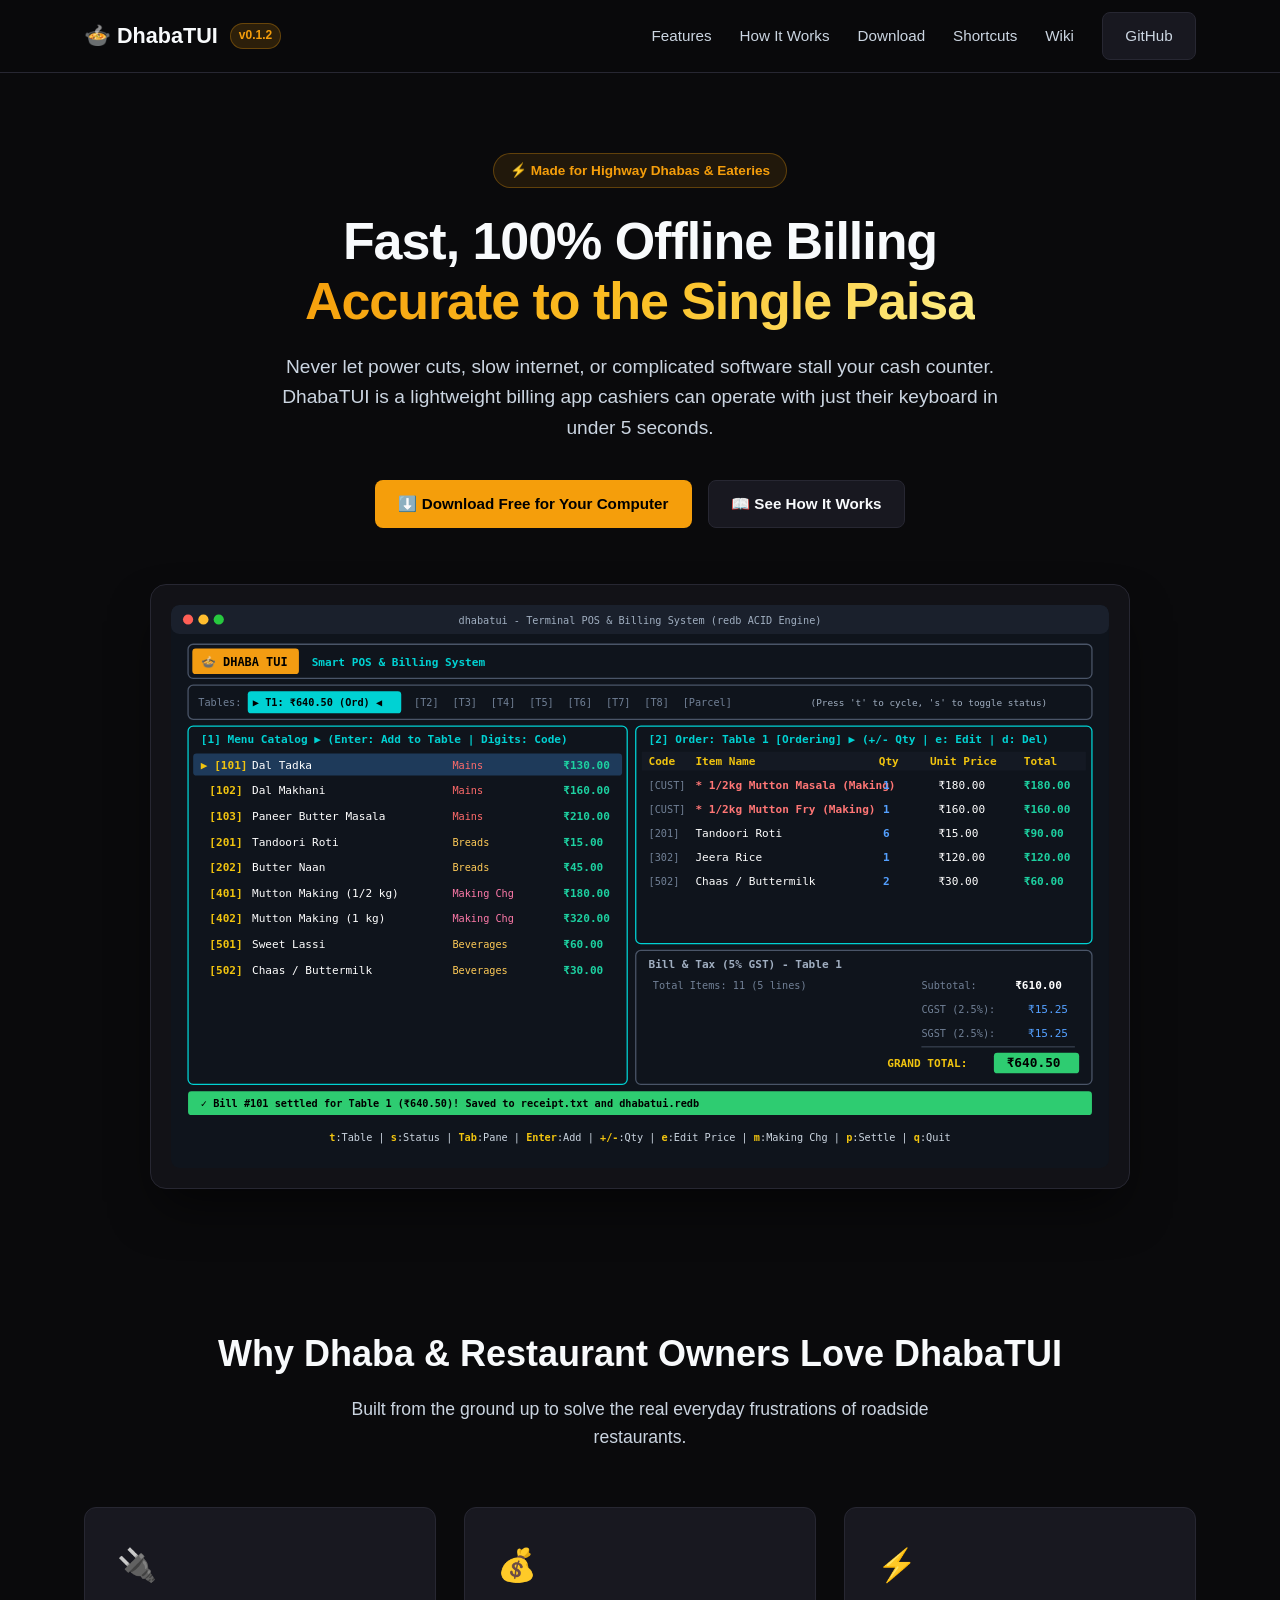
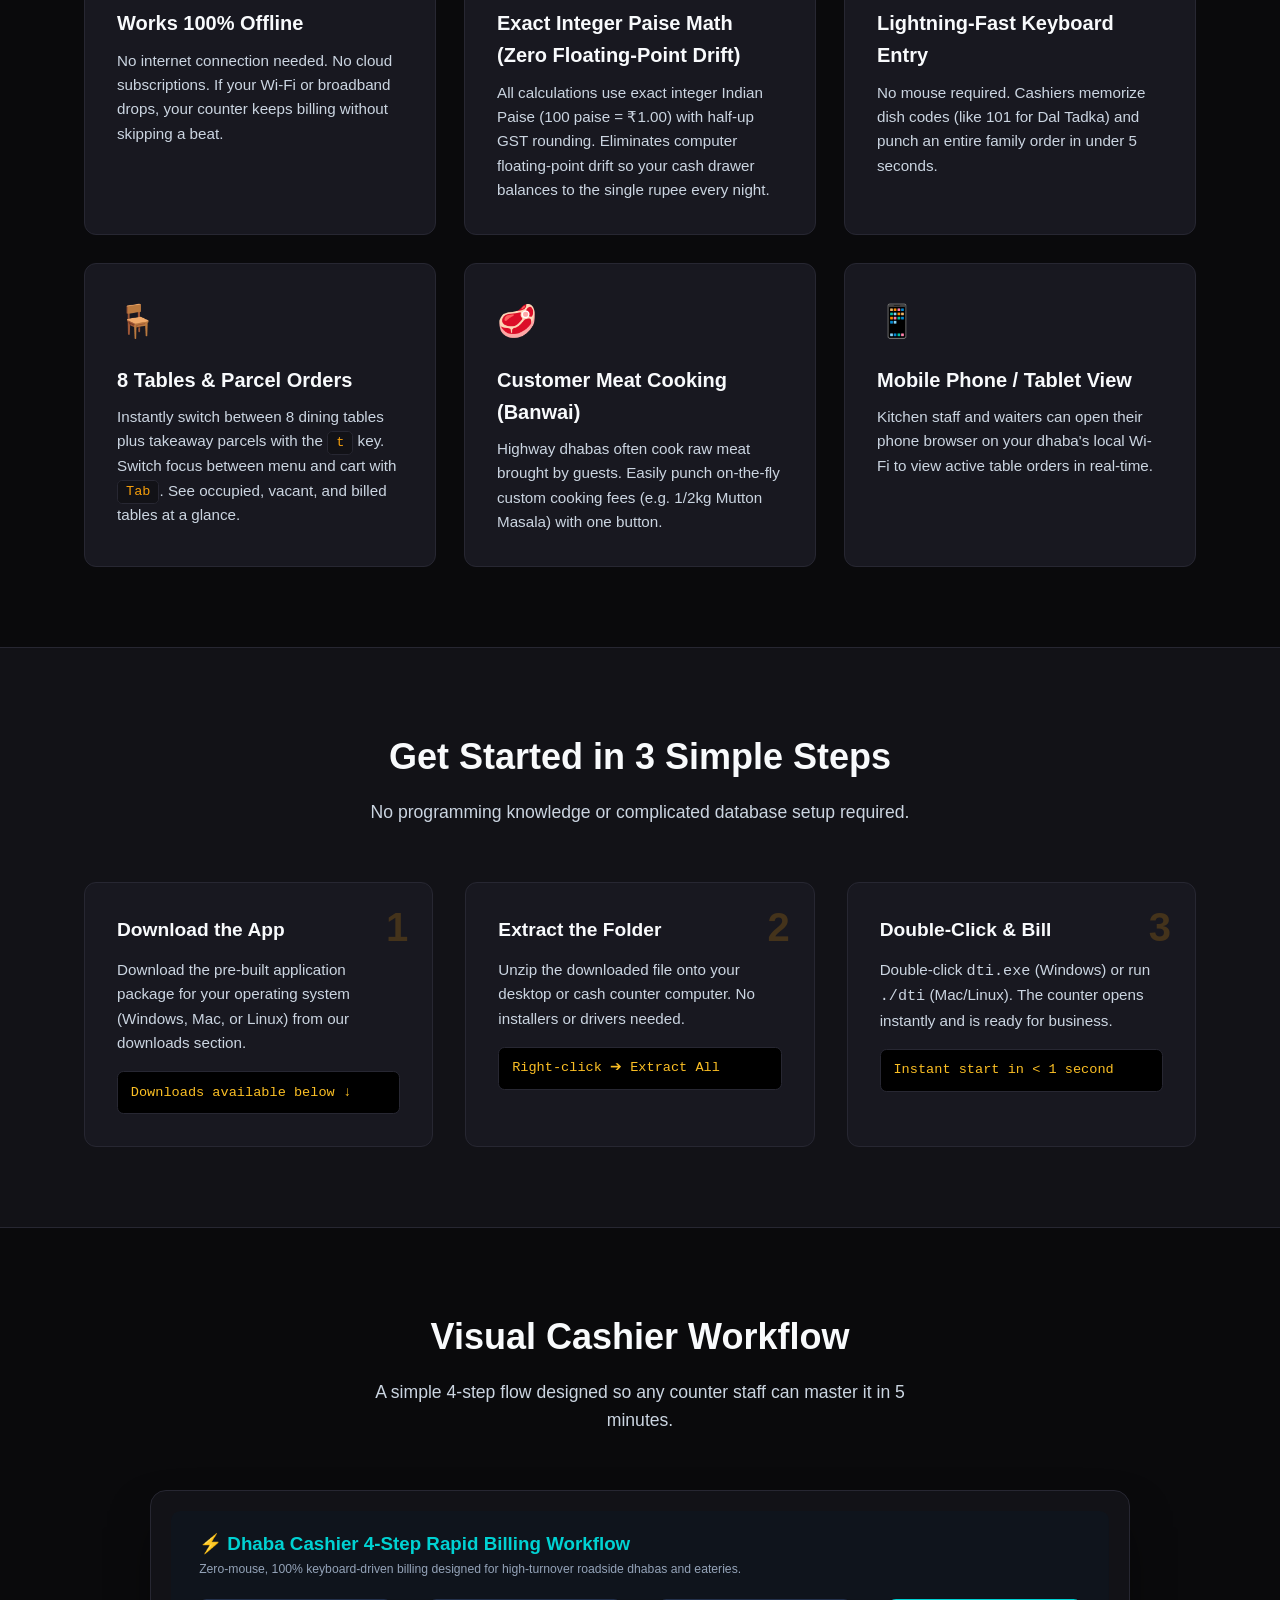
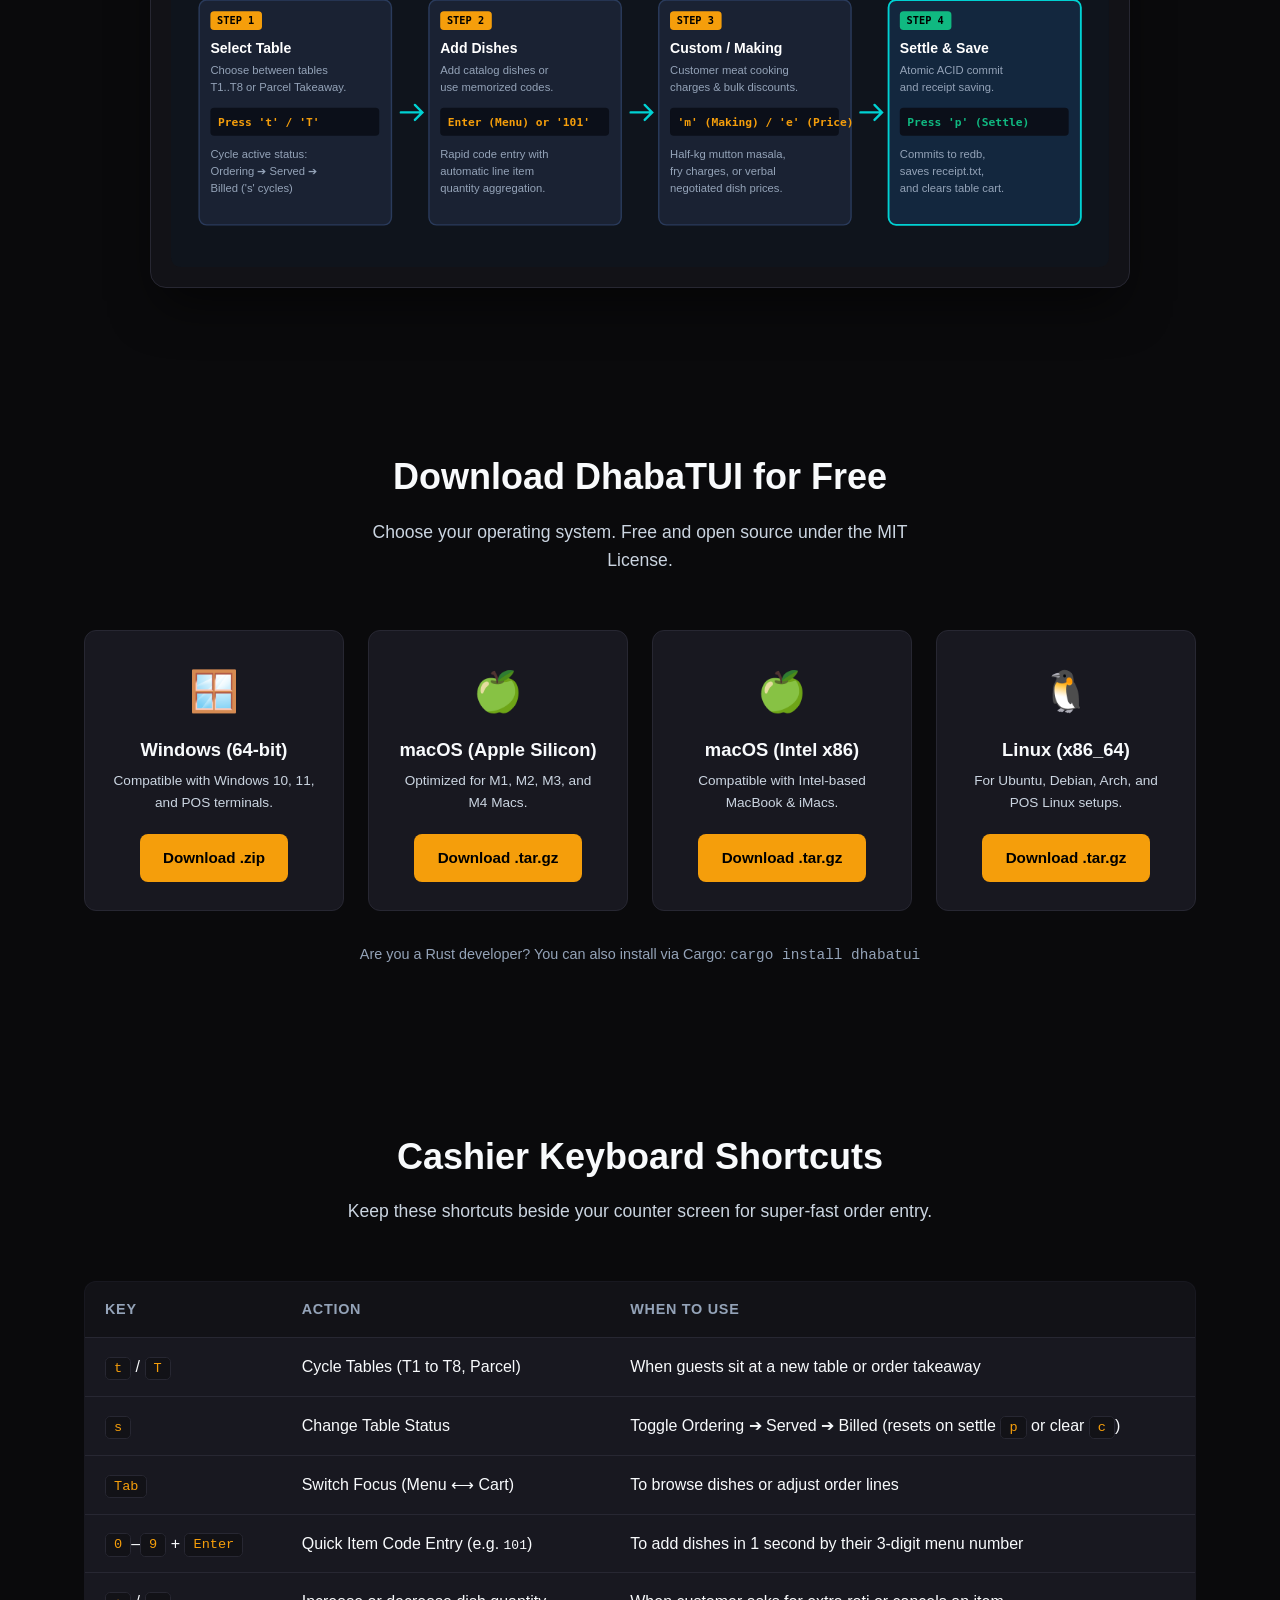
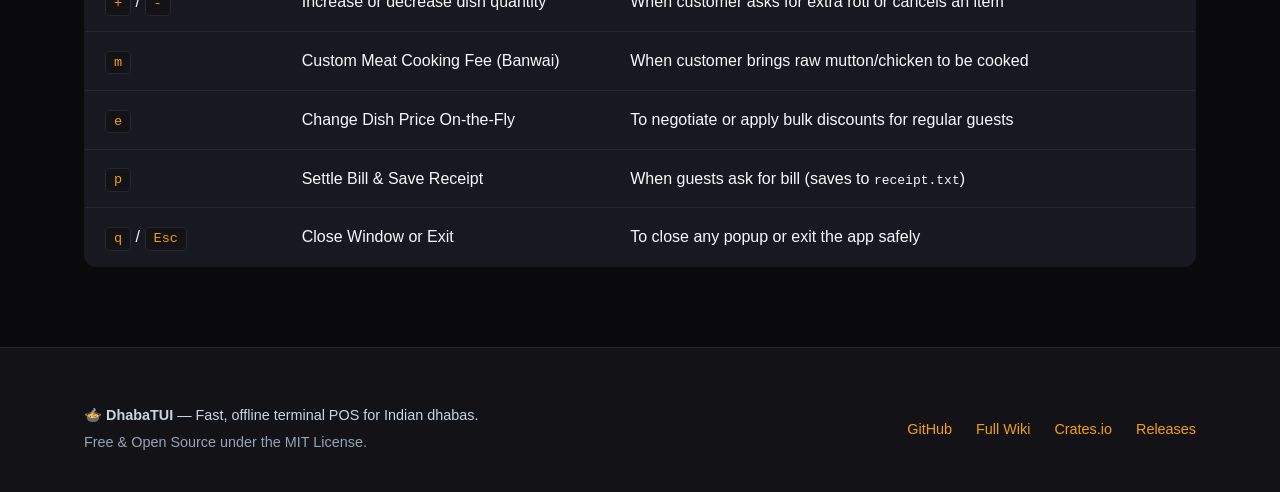
==== commit 2eb70849: "docs(wiki): align wiki schemas, endpoints, and cashier SVG text with reality" ====
--- a/site/index.html
+++ b/site/index.html
@@ -92,7 +92,7 @@
         <div class="feature-card">
           <span class="feature-icon">📱</span>
           <h3>Mobile Phone / Tablet View</h3>
-          <p>Kitchen staff and waiters can open their phone browser on your dhaba's local Wi-Fi to view active orders and kitchen tickets in real-time.</p>
+          <p>Kitchen staff and waiters can open their phone browser on your dhaba's local Wi-Fi to view active table orders in real-time.</p>
         </div>
       </div>
     </div>
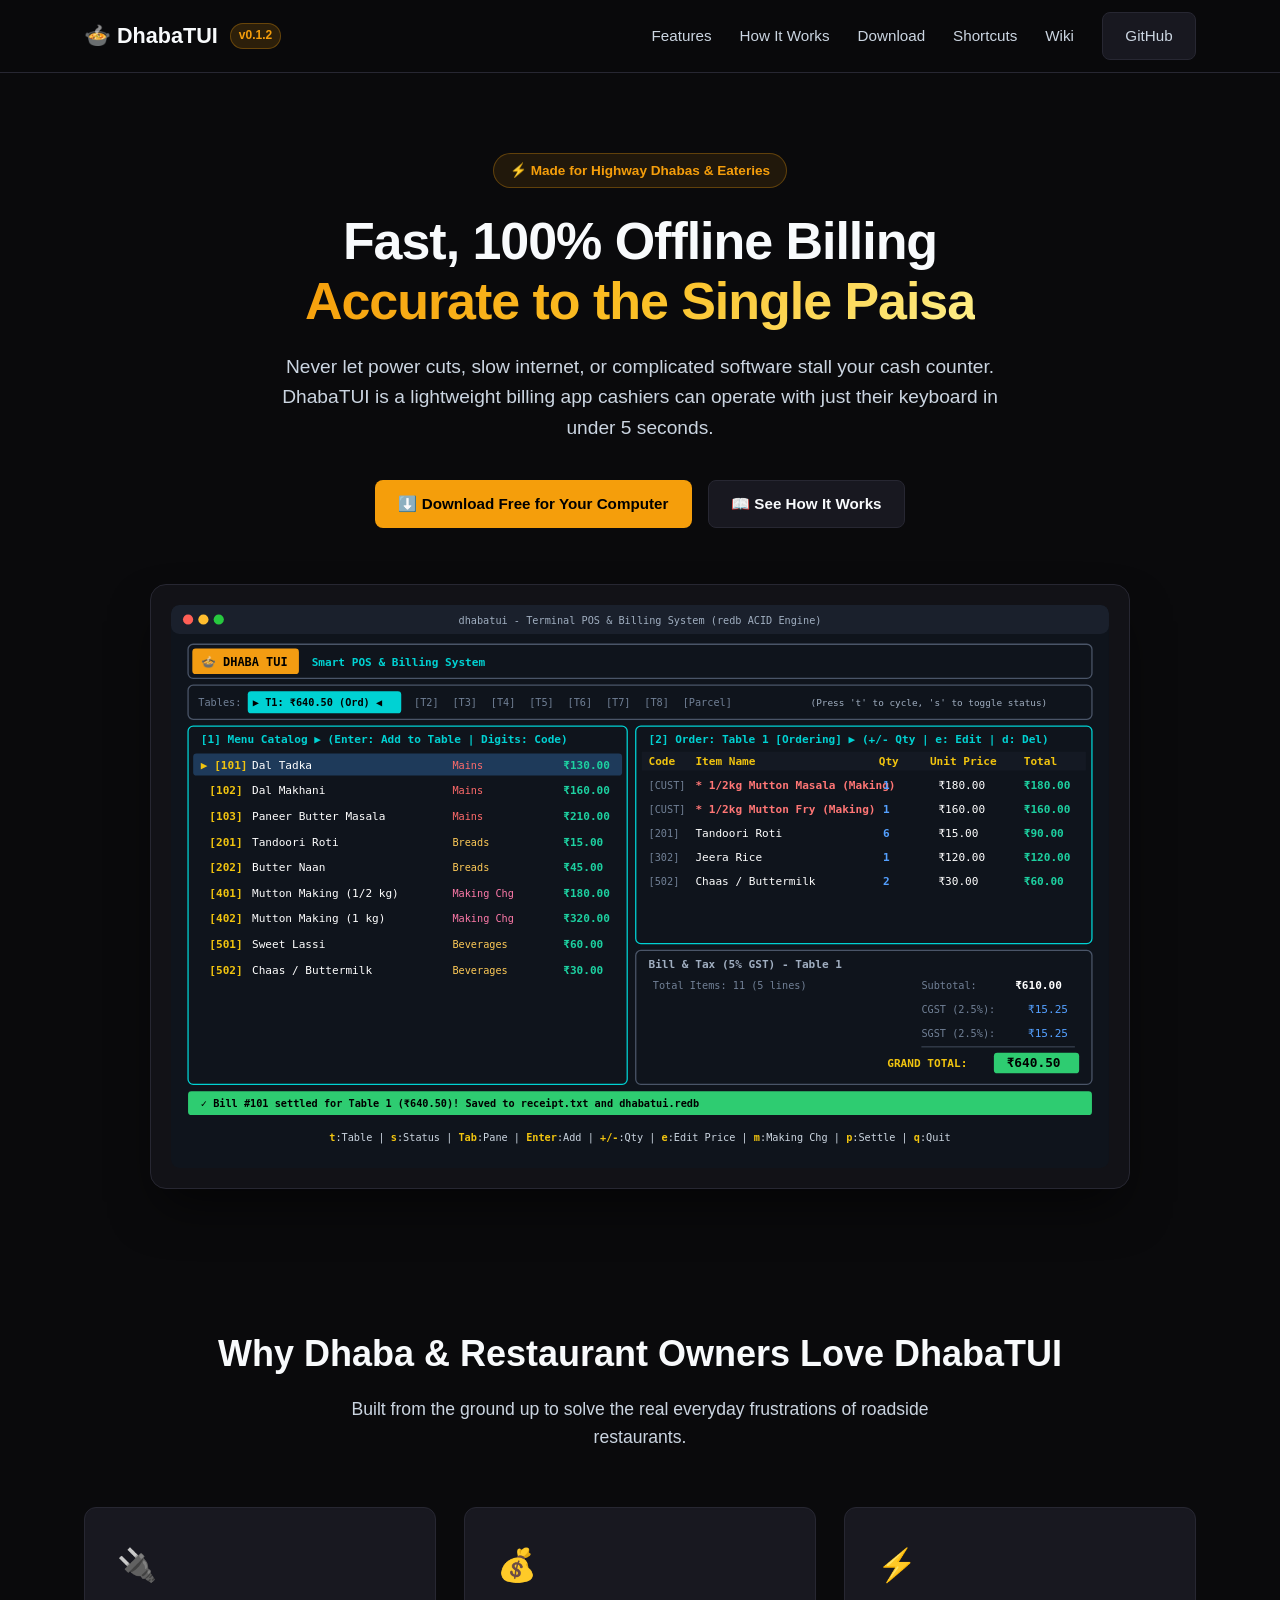
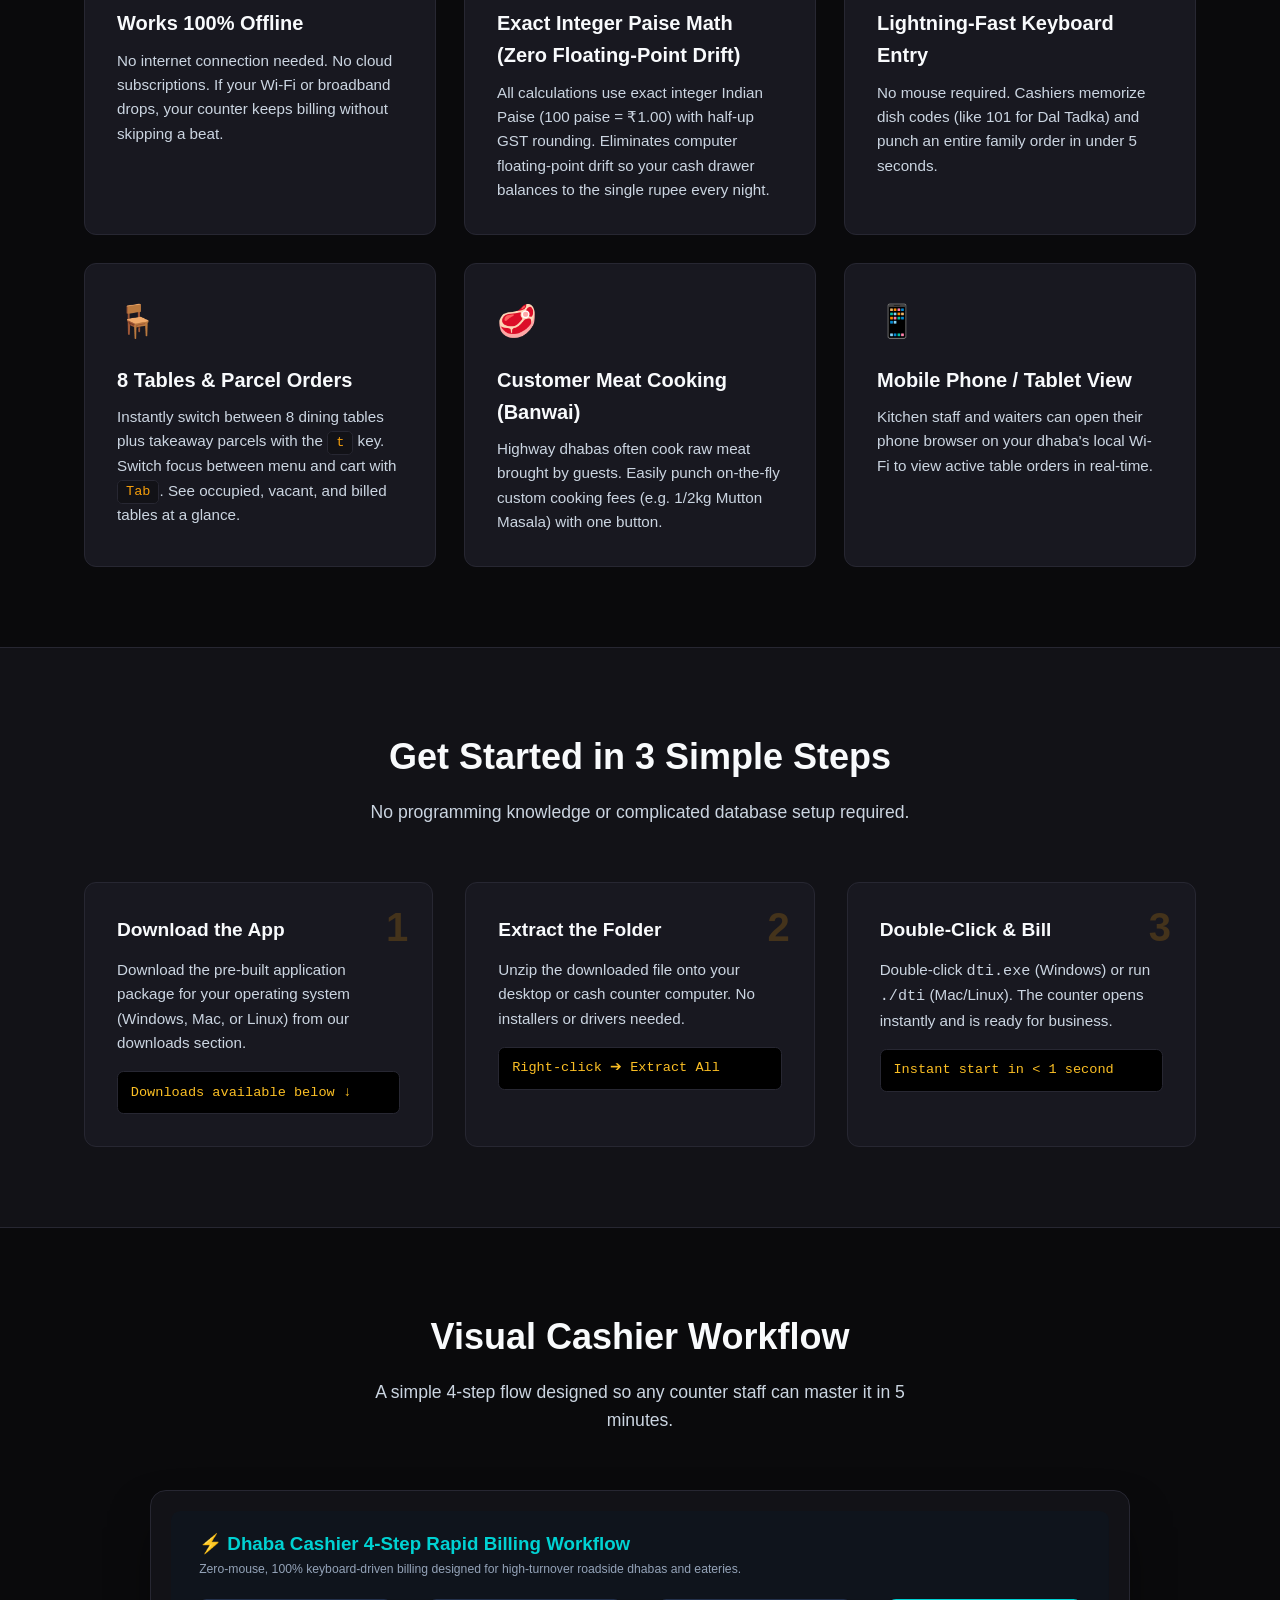
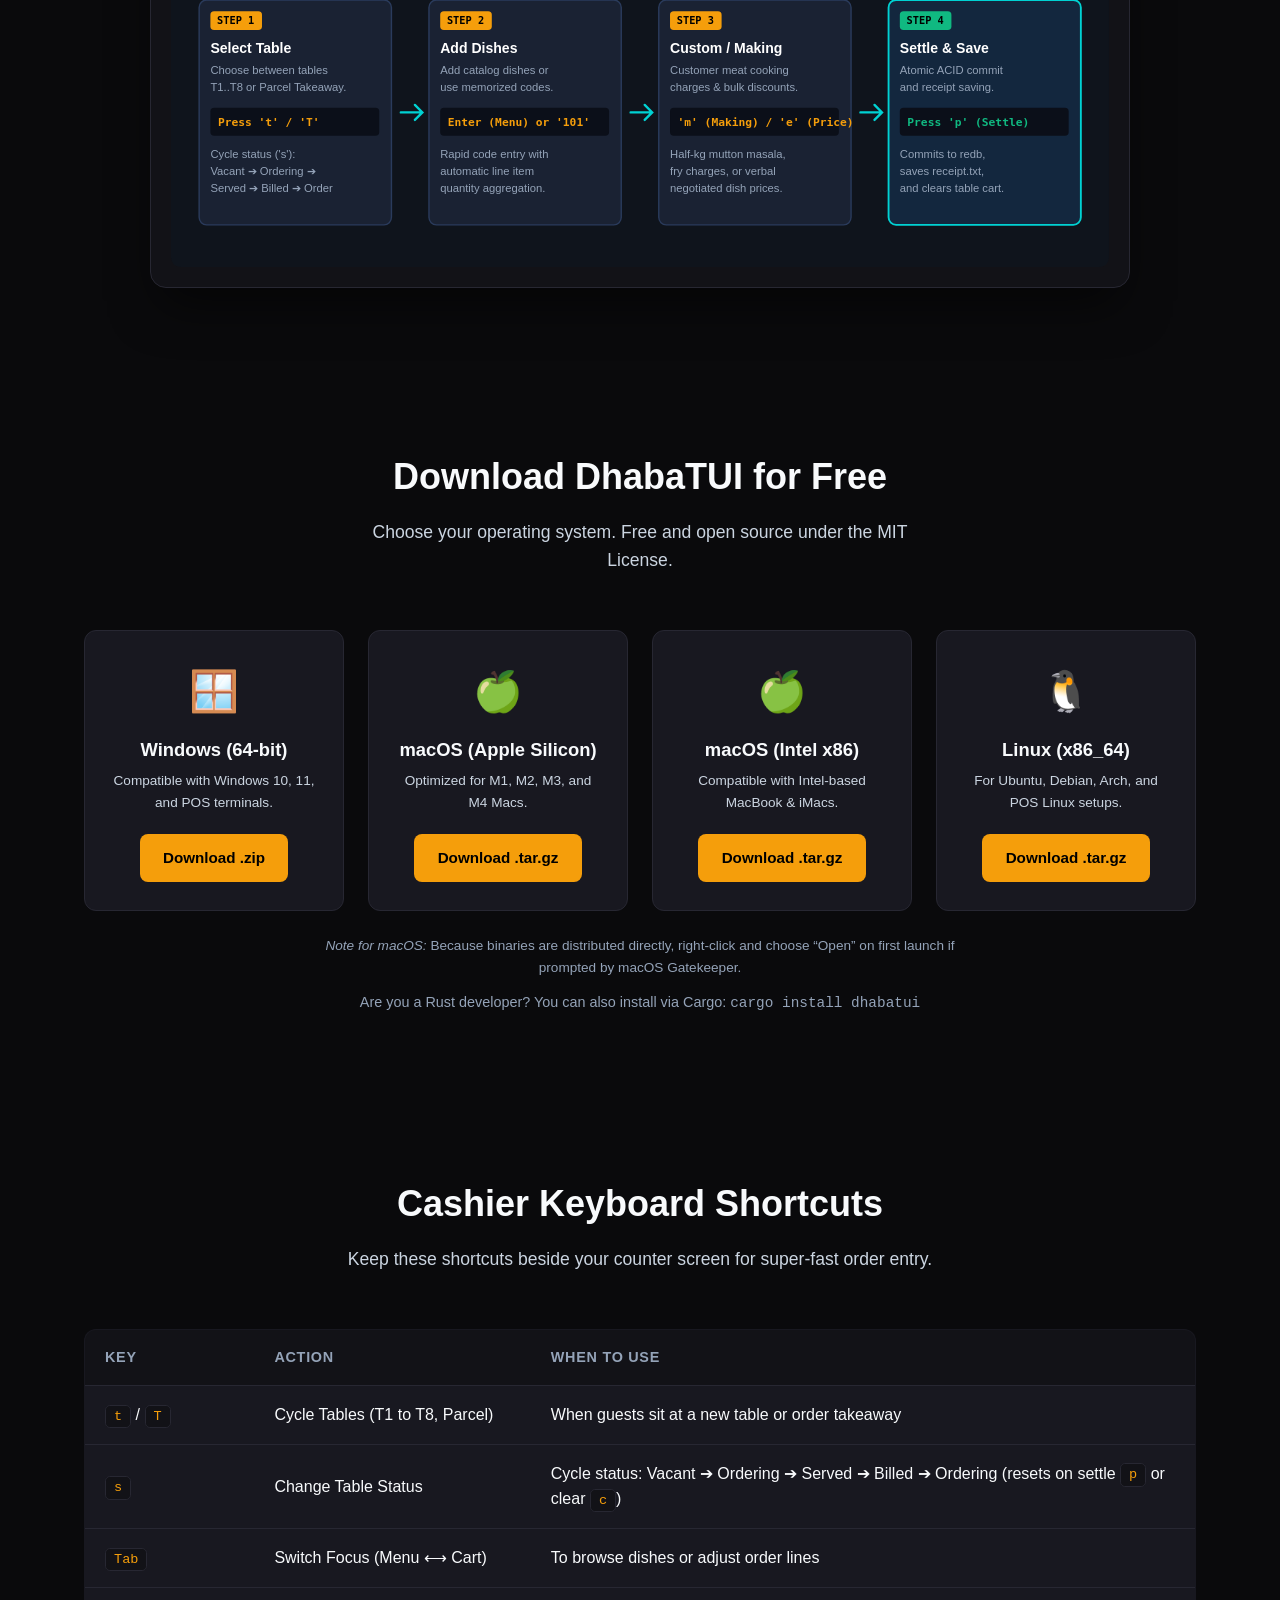
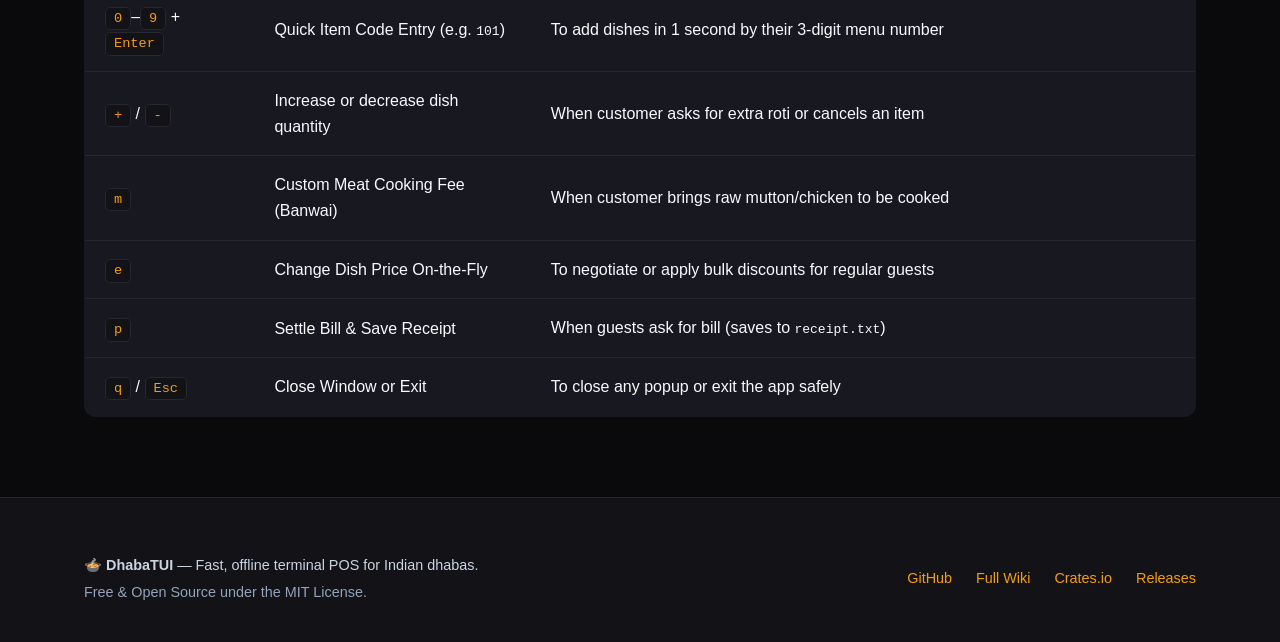
==== commit 312deebf: "docs(site): resolve remaining PR review feedback on pages, assets, and shortcuts - Enable GitHub Pag" ====
--- a/site/index.html
+++ b/site/index.html
@@ -183,8 +183,11 @@
         </div>
       </div>
 
-      <div style="text-align: center; margin-top: 2rem;">
-        <p style="color: var(--text-muted); font-size: 0.9rem;">
+      <div style="text-align: center; margin-top: 1.5rem;">
+        <p style="color: var(--text-muted); font-size: 0.85rem; max-width: 650px; margin: 0 auto;">
+          <em>Note for macOS:</em> Because binaries are distributed directly, right-click and choose &ldquo;Open&rdquo; on first launch if prompted by macOS Gatekeeper.
+        </p>
+        <p style="color: var(--text-muted); font-size: 0.9rem; margin-top: 0.75rem;">
           Are you a Rust developer? You can also install via Cargo: <code>cargo install dhabatui</code>
         </p>
       </div>
@@ -216,7 +219,7 @@
           <tr>
             <td><kbd>s</kbd></td>
             <td>Change Table Status</td>
-            <td>Toggle Ordering ➔ Served ➔ Billed (resets on settle <kbd>p</kbd> or clear <kbd>c</kbd>)</td>
+            <td>Cycle status: Vacant ➔ Ordering ➔ Served ➔ Billed ➔ Ordering (resets on settle <kbd>p</kbd> or clear <kbd>c</kbd>)</td>
           </tr>
           <tr>
             <td><kbd>Tab</kbd></td>
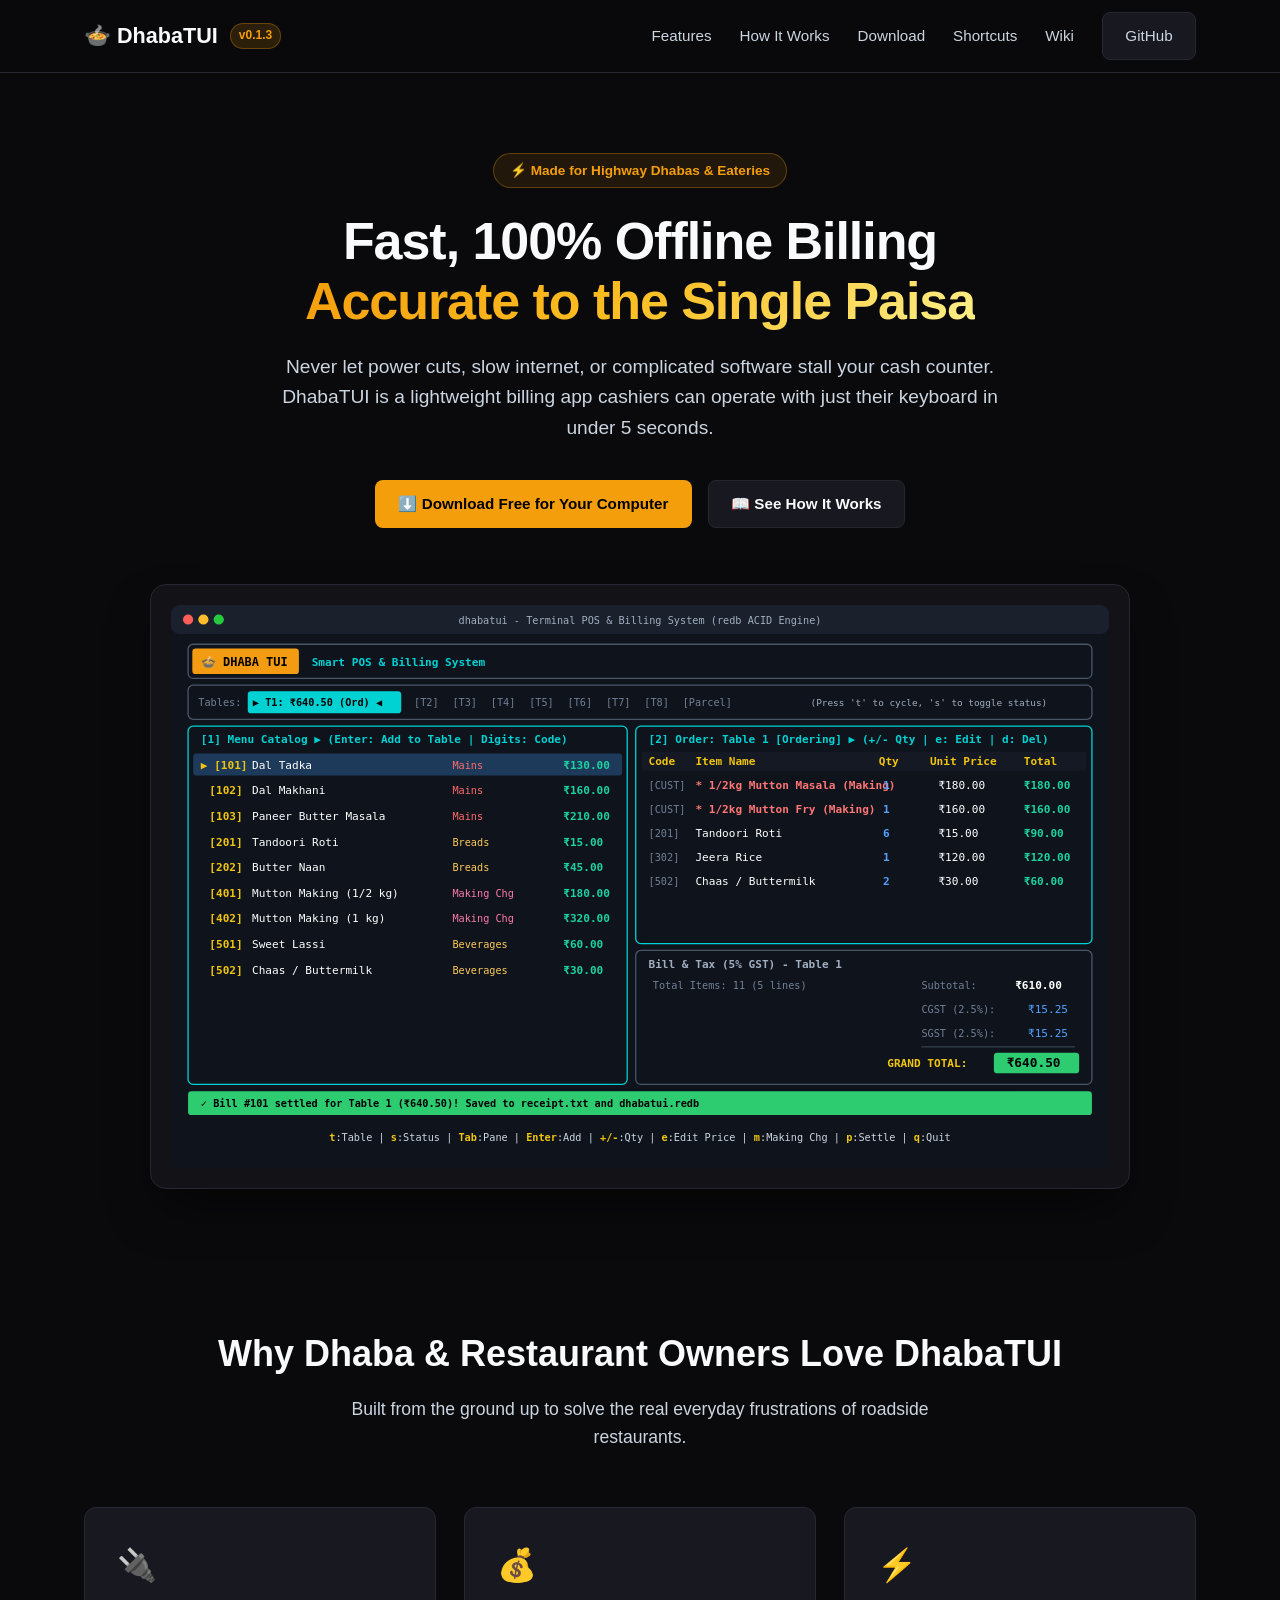
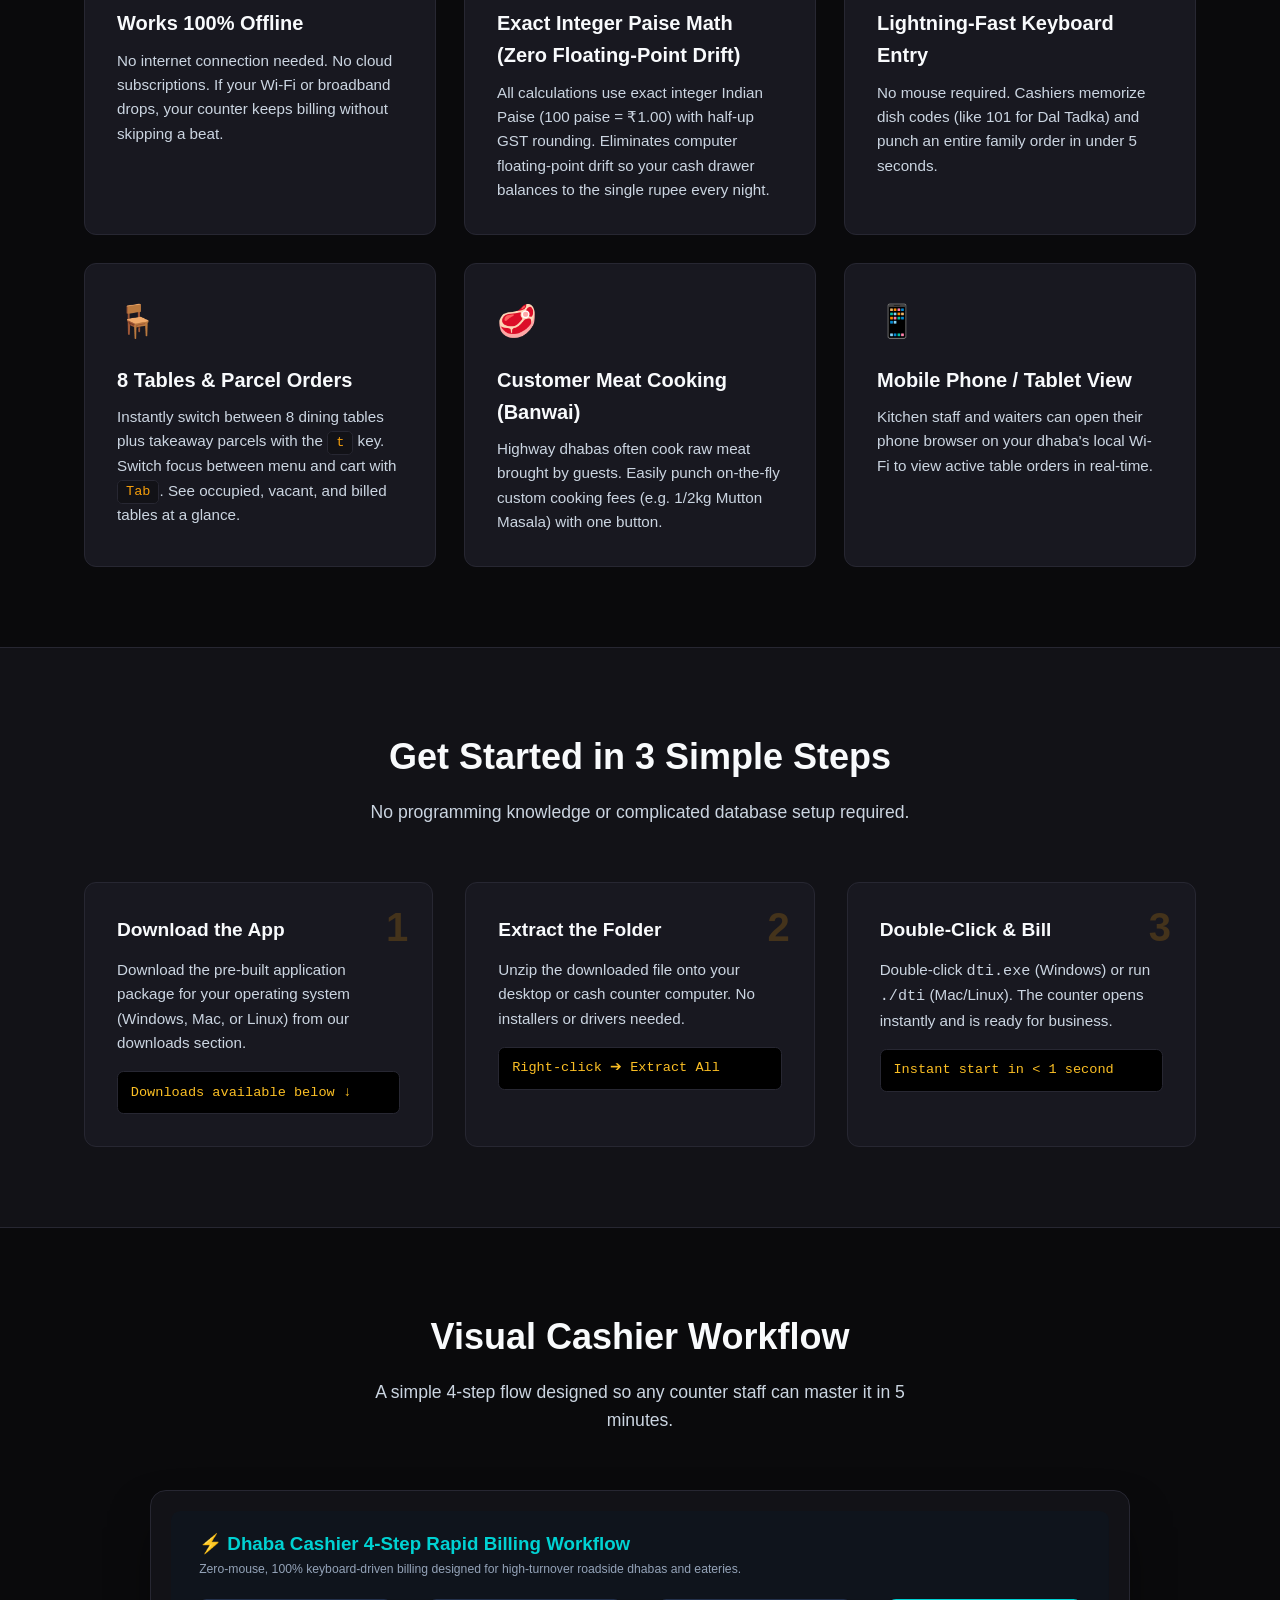
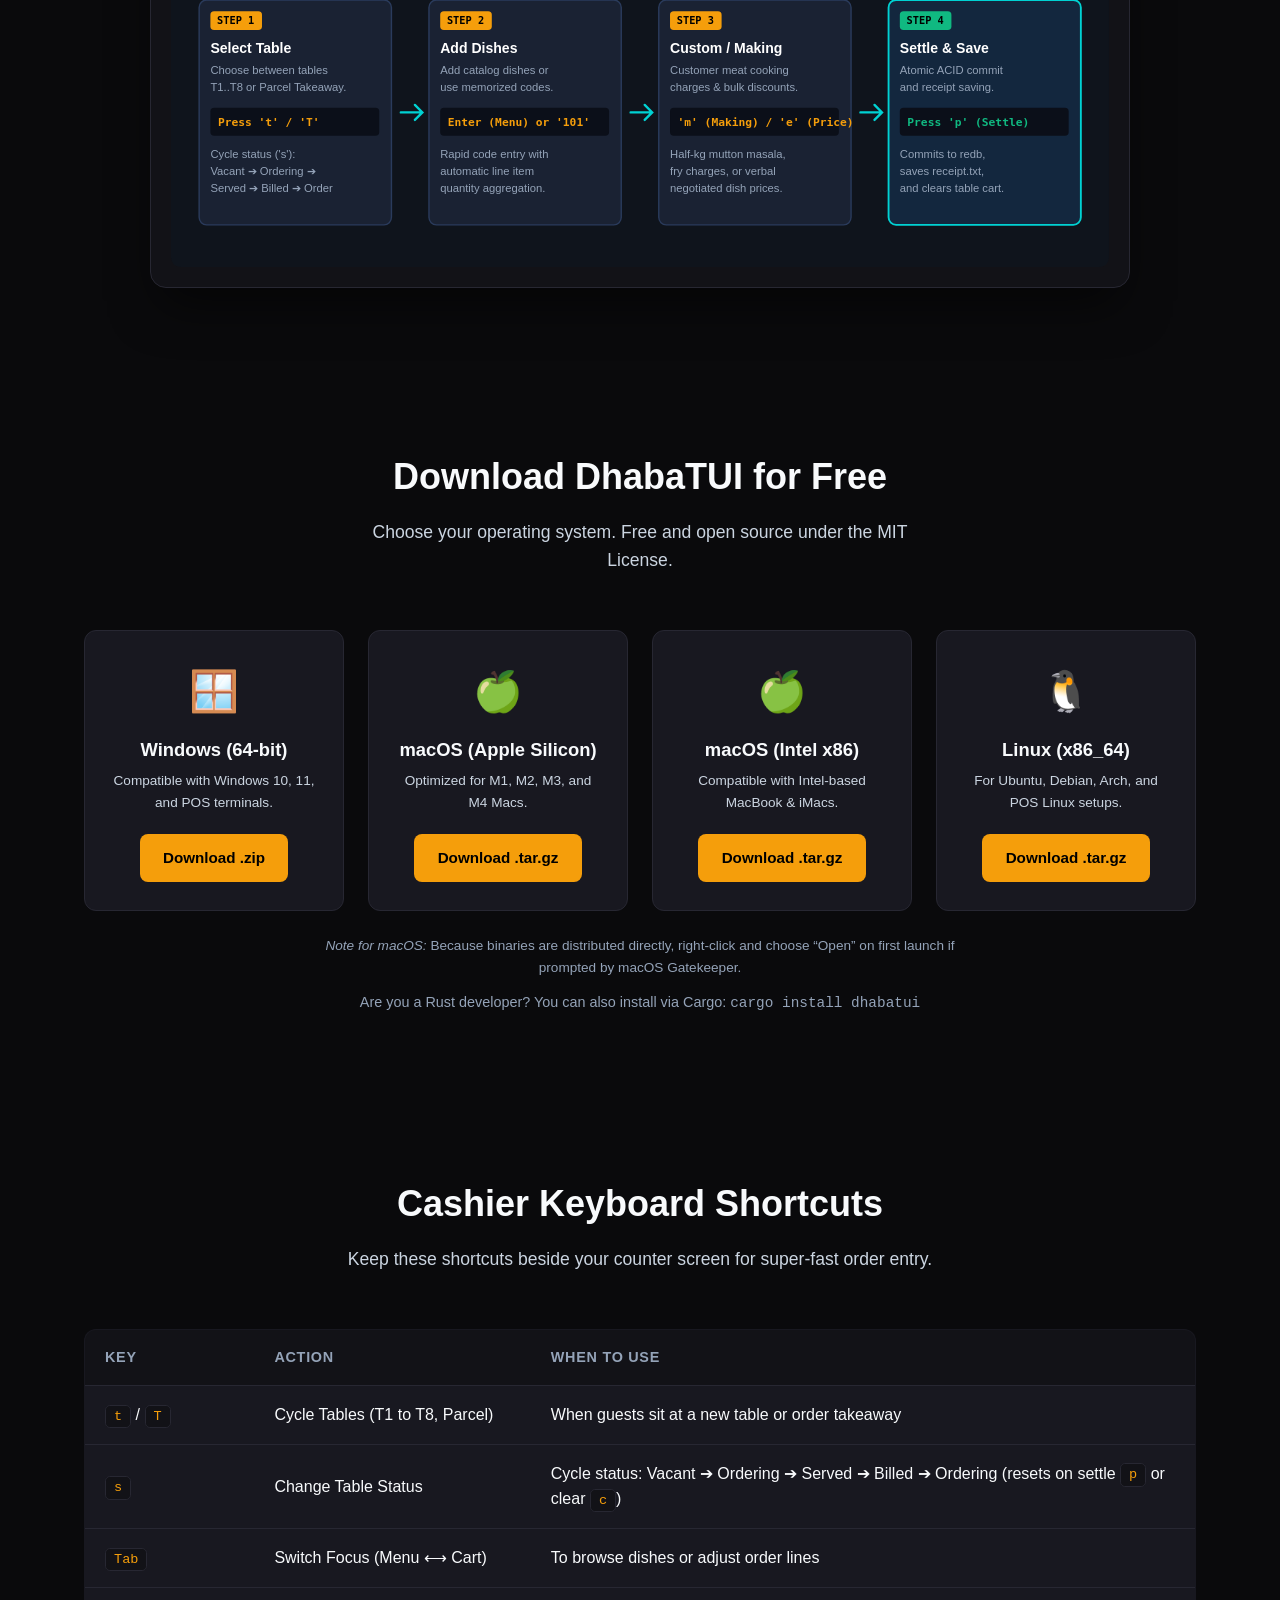
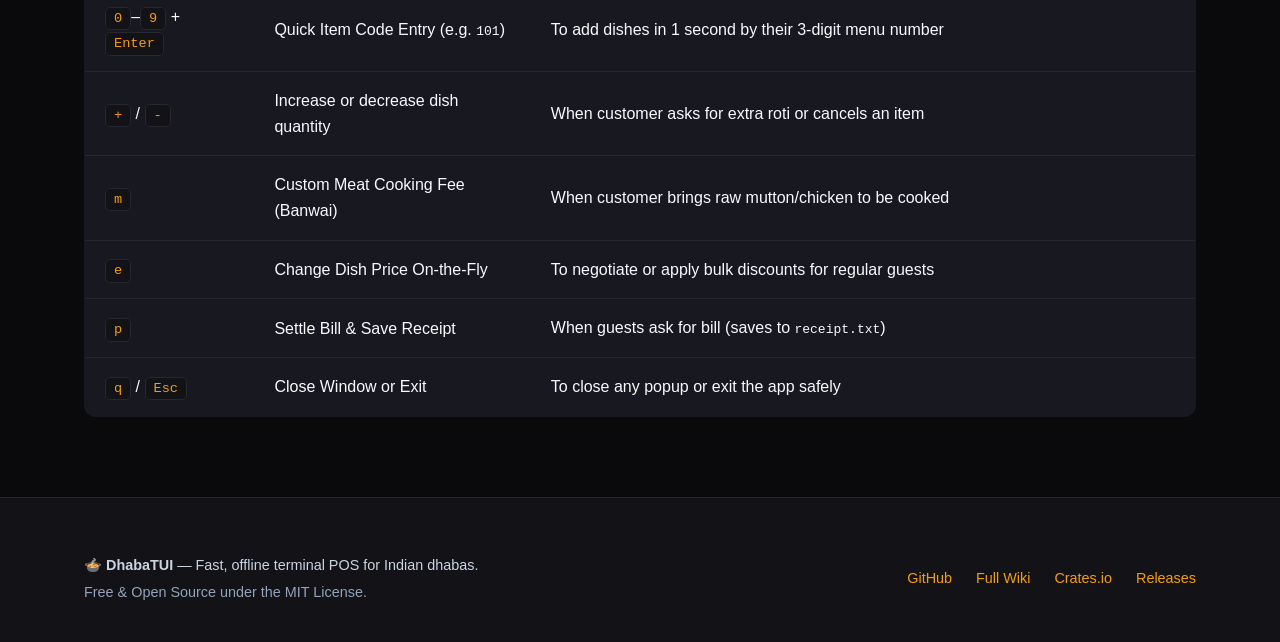
==== commit 8071b2a1: "feat(xtask): replace shell scripts with Rust xtask (#72)" ====
--- a/site/index.html
+++ b/site/index.html
@@ -15,7 +15,7 @@
     <div class="container">
       <nav>
         <div class="nav-brand">
-          🍲 DhabaTUI <span class="badge">v0.1.2</span>
+          🍲 DhabaTUI <span class="badge">v0.1.3</span>
         </div>
         <ul class="nav-links">
           <li><a href="#features">Features</a></li>
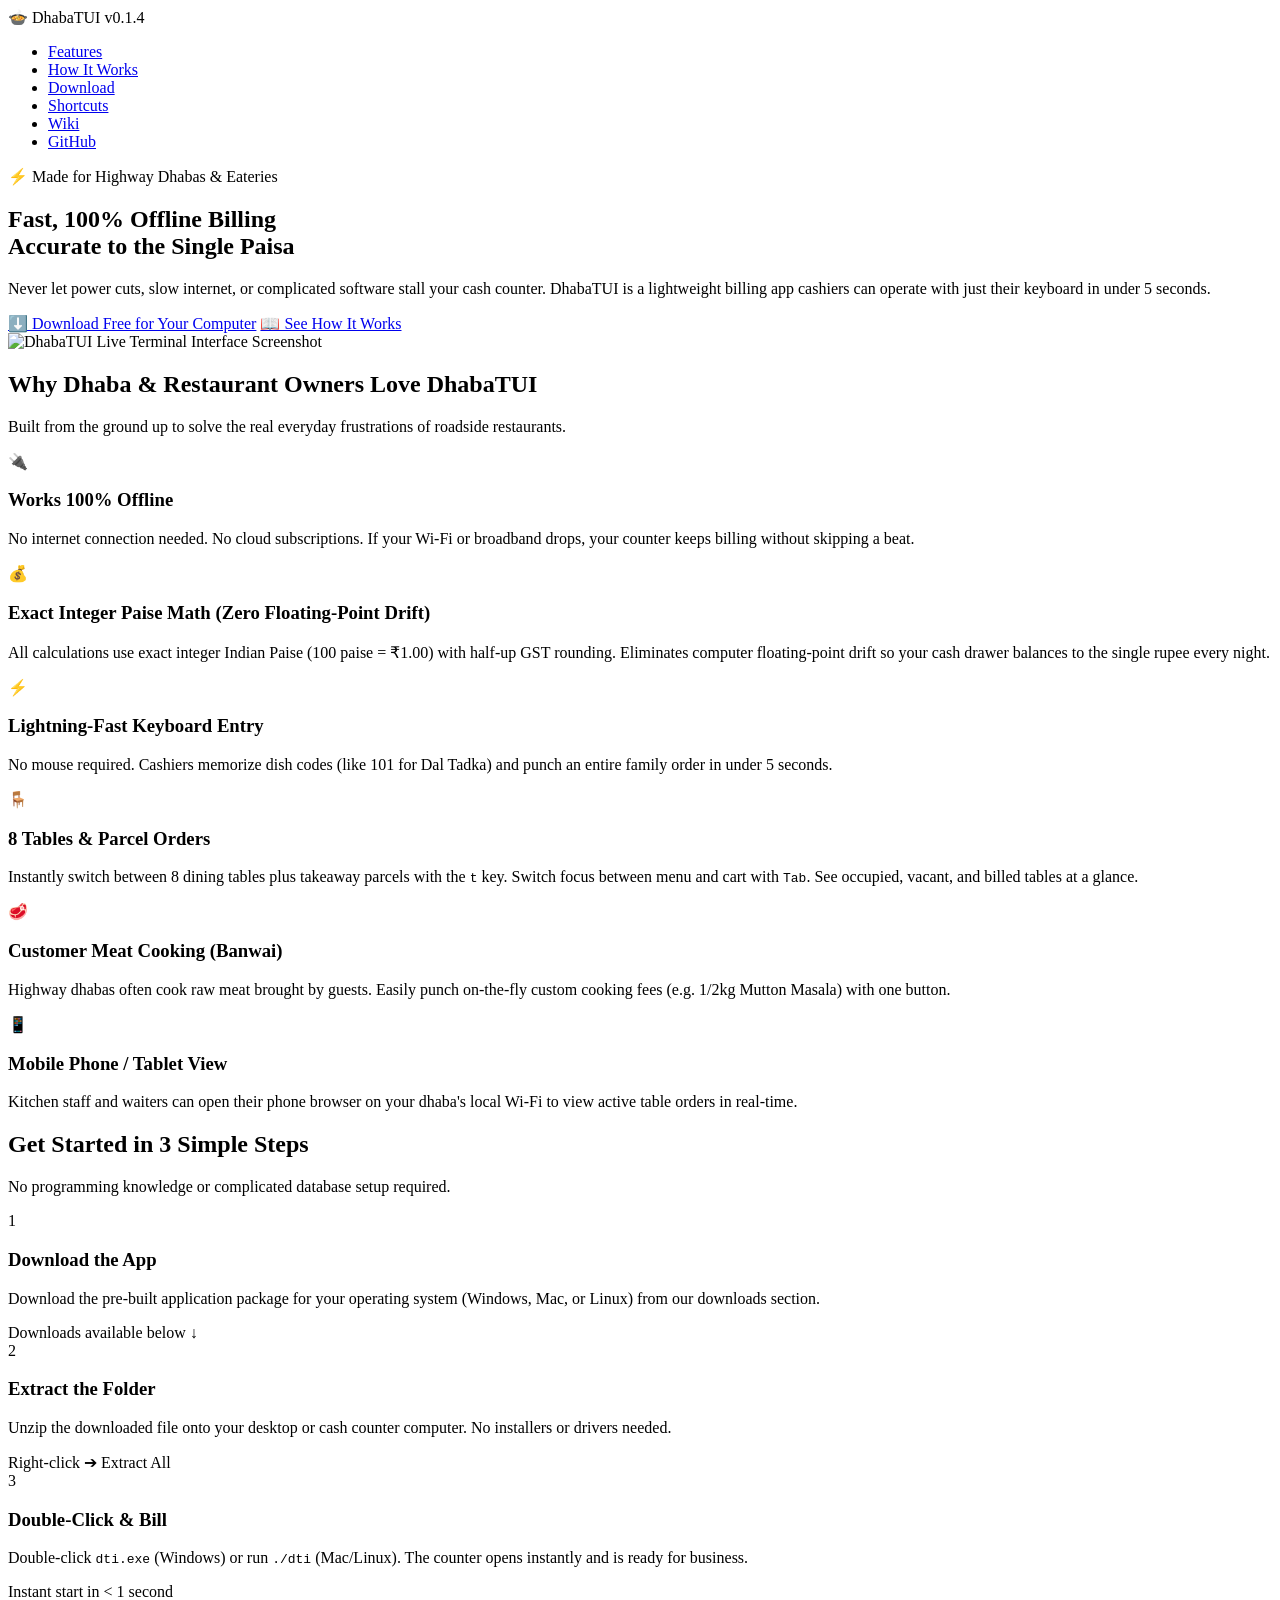
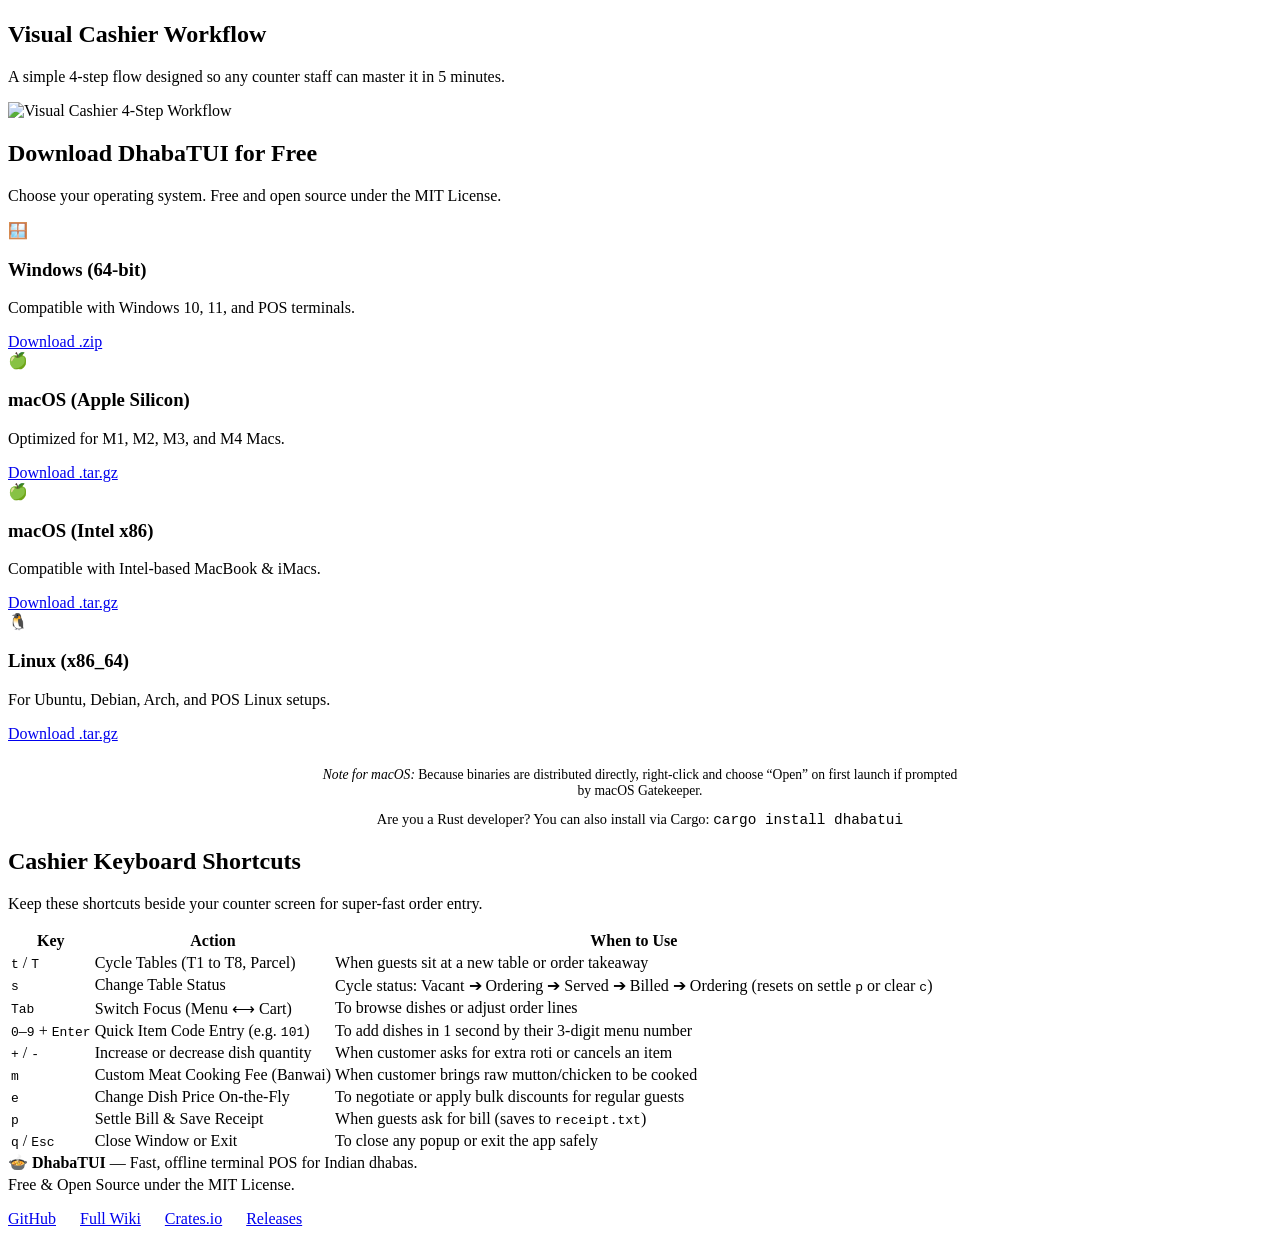
==== commit 8cf3f81c: "docs(site): align version badge to v0.1.4" ====
--- a/site/index.html
+++ b/site/index.html
@@ -15,7 +15,7 @@
     <div class="container">
       <nav>
         <div class="nav-brand">
-          🍲 DhabaTUI <span class="badge">v0.1.3</span>
+          🍲 DhabaTUI <span class="badge">v0.1.4</span>
         </div>
         <ul class="nav-links">
           <li><a href="#features">Features</a></li>
